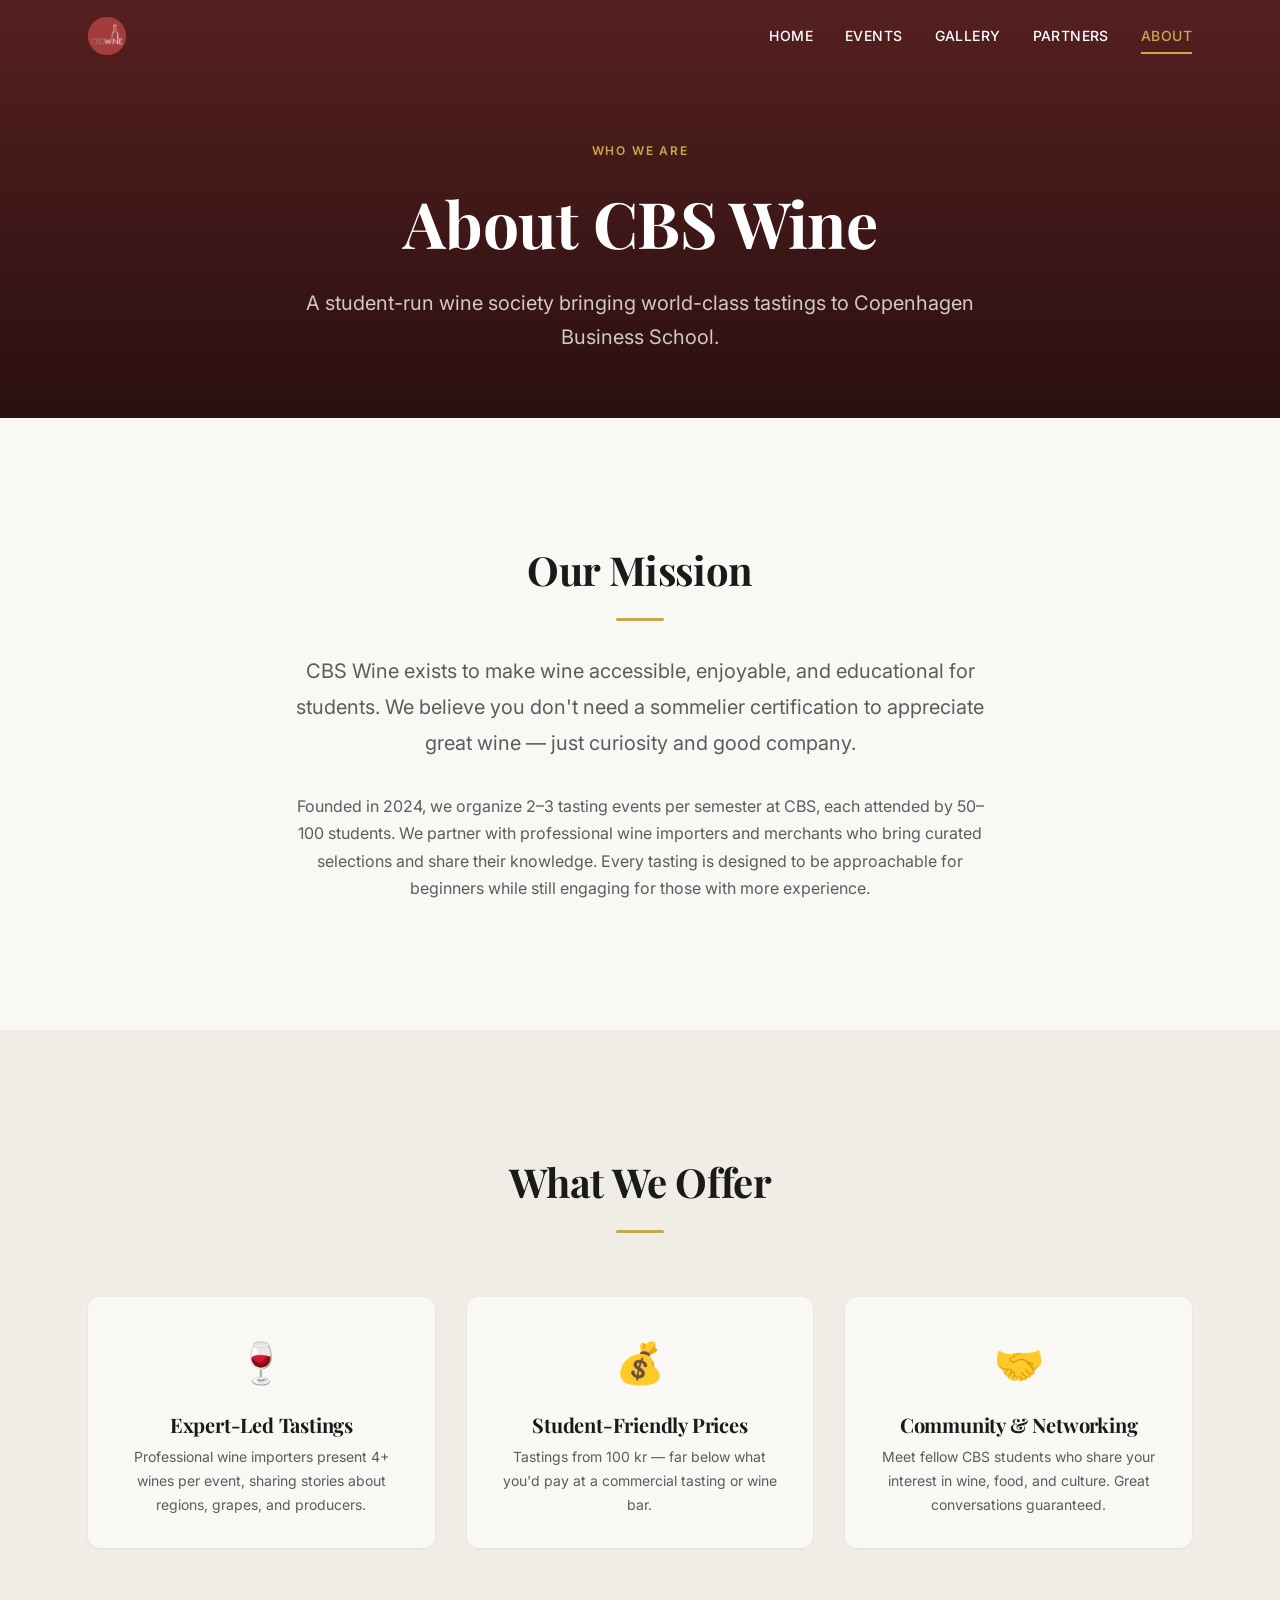
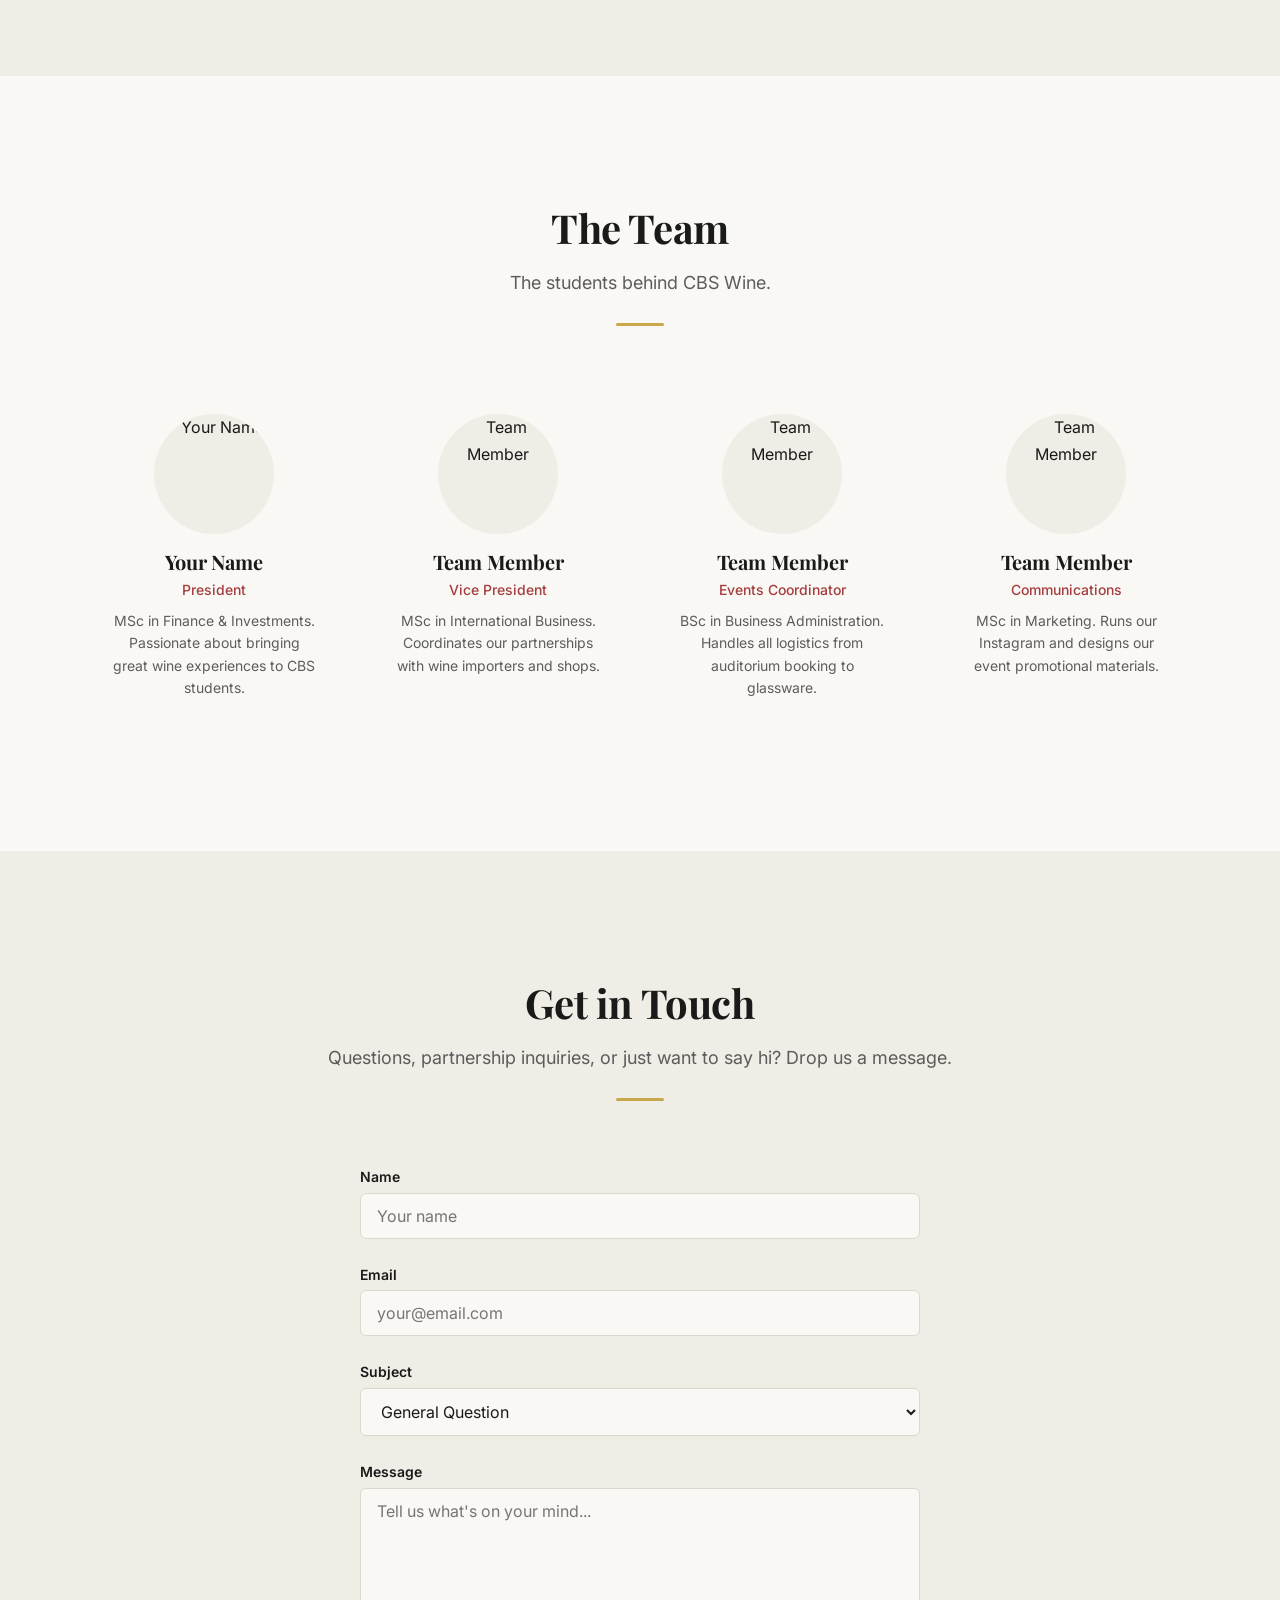
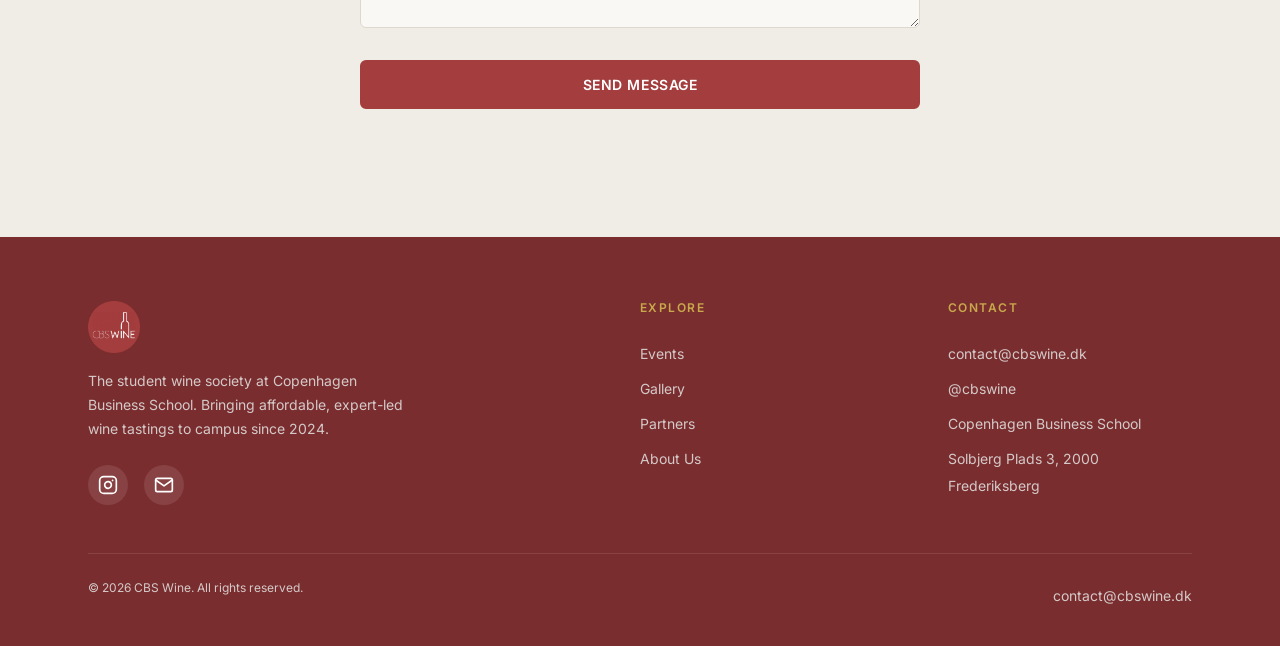
==== about.html @ df29a903 "ny sektion" ====
<!DOCTYPE html>
<html lang="en">
<head>
  <meta charset="UTF-8">
  <meta name="viewport" content="width=device-width, initial-scale=1.0">
  <meta name="description" content="About CBS Wine — learn about our mission, meet the team, and get in touch with Copenhagen Business School's student wine society.">
  <meta property="og:title" content="About — CBS Wine">
  <meta property="og:description" content="Learn about our mission, meet the team, and get in touch.">
  <meta property="og:type" content="website">
  <meta property="og:url" content="https://cbswine.dk/about">
  <meta property="og:image" content="https://cbswine.dk/images/og-image.jpg">
  <link rel="icon" type="image/svg+xml" href="/images/favicon.svg">
  <link rel="preconnect" href="https://fonts.googleapis.com">
  <link rel="preconnect" href="https://fonts.gstatic.com" crossorigin>
  <link href="https://fonts.googleapis.com/css2?family=Inter:wght@400;500;600;700&family=Playfair+Display:ital,wght@0,400;0,700;1,400&display=swap" rel="stylesheet">
  <link rel="stylesheet" href="/css/styles.css">
  <title>About — CBS Wine</title>
</head>
<body>

  <!-- ========== NAVIGATION ========== -->
  <nav class="nav" role="navigation" aria-label="Main navigation">
    <div class="nav__inner">
      <a href="/" class="nav__logo" aria-label="CBS Wine home">
        <img src="/images/logo.png" alt="CBS Wine" class="nav__logo-img">
      </a>
      <div class="nav__links">
        <a href="/" class="nav__link">Home</a>
        <a href="/events.html" class="nav__link">Events</a>
        <a href="/gallery.html" class="nav__link">Gallery</a>
        <a href="/partners.html" class="nav__link">Partners</a>
        <a href="/about.html" class="nav__link nav__link--active">About</a>
      </div>
      <button class="nav__hamburger" aria-label="Toggle menu" aria-expanded="false">
        <span></span><span></span><span></span>
      </button>
    </div>
    <div class="nav__overlay">
      <a href="/" class="nav__overlay-link">Home</a>
      <a href="/events.html" class="nav__overlay-link">Events</a>
      <a href="/gallery.html" class="nav__overlay-link">Gallery</a>
      <a href="/partners.html" class="nav__overlay-link">Partners</a>
      <a href="/about.html" class="nav__overlay-link nav__overlay-link--active">About</a>
    </div>
  </nav>

  <!-- ========== PAGE HERO ========== -->
  <section class="hero hero--page">
    <div class="hero__bg" style="background-image: url('images/hero-about.jpg');"></div>
    <div class="hero__overlay"></div>
    <div class="hero__content">
      <span class="hero__label">Who We Are</span>
      <h1 class="hero__title">About CBS Wine</h1>
      <p class="hero__subtitle">A student-run wine society bringing world-class tastings to Copenhagen Business School.</p>
    </div>
  </section>

  <!-- ========== MISSION ========== -->
  <section class="section">
    <div class="container container--narrow">
      <div data-animate>
        <h2 class="mb-lg text-center">Our Mission</h2>
        <hr class="divider divider--center mb-xl">
        <p class="text-lead text-center" style="margin-bottom: var(--space-xl);">
          CBS Wine exists to make wine accessible, enjoyable, and educational for students. We believe you don't need a sommelier certification to appreciate great wine — just curiosity and good company.
        </p>
        <p class="text-center text-muted">
          Founded in 2024, we organize 2–3 tasting events per semester at CBS, each attended by 50–100 students. We partner with professional wine importers and merchants who bring curated selections and share their knowledge. Every tasting is designed to be approachable for beginners while still engaging for those with more experience.
        </p>
      </div>
    </div>
  </section>

  <!-- ========== WHAT WE OFFER ========== -->
  <section class="section section--surface">
    <div class="container">
      <div class="section-header" data-animate>
        <h2>What We Offer</h2>
      </div>

      <div class="grid grid--3" data-animate-stagger>
        <div class="card">
          <div class="card__body text-center">
            <div style="font-size: var(--text-3xl); margin-bottom: var(--space-md);">🍷</div>
            <h4 class="mb-sm">Expert-Led Tastings</h4>
            <p class="text-sm text-muted">Professional wine importers present 4+ wines per event, sharing stories about regions, grapes, and producers.</p>
          </div>
        </div>
        <div class="card">
          <div class="card__body text-center">
            <div style="font-size: var(--text-3xl); margin-bottom: var(--space-md);">💰</div>
            <h4 class="mb-sm">Student-Friendly Prices</h4>
            <p class="text-sm text-muted">Tastings from 100 kr — far below what you'd pay at a commercial tasting or wine bar.</p>
          </div>
        </div>
        <div class="card">
          <div class="card__body text-center">
            <div style="font-size: var(--text-3xl); margin-bottom: var(--space-md);">🤝</div>
            <h4 class="mb-sm">Community & Networking</h4>
            <p class="text-sm text-muted">Meet fellow CBS students who share your interest in wine, food, and culture. Great conversations guaranteed.</p>
          </div>
        </div>
      </div>
    </div>
  </section>

  <!-- ========== THE TEAM ========== -->
  <section class="section">
    <div class="container">
      <div class="section-header" data-animate>
        <h2>The Team</h2>
        <p>The students behind CBS Wine.</p>
      </div>

      <div class="grid grid--4" id="team-grid">
        <!-- Loaded from team.json via JS -->
        <div class="placeholder" style="grid-column: 1 / -1;">
          <svg class="placeholder__icon" viewBox="0 0 24 24" fill="none" stroke="currentColor" stroke-width="1.5">
            <path d="M17 21v-2a4 4 0 0 0-4-4H5a4 4 0 0 0-4 4v2"/><circle cx="9" cy="7" r="4"/><path d="M23 21v-2a4 4 0 0 0-3-3.87"/><path d="M16 3.13a4 4 0 0 1 0 7.75"/>
          </svg>
          <p class="placeholder__title">Team coming soon</p>
          <p class="placeholder__text">Meet the people behind CBS Wine — details coming soon.</p>
        </div>
      </div>
    </div>
  </section>

  <!-- ========== CONTACT FORM ========== -->
  <section class="section section--surface">
    <div class="container container--narrow">
      <div class="section-header" data-animate>
        <h2>Get in Touch</h2>
        <p>Questions, partnership inquiries, or just want to say hi? Drop us a message.</p>
      </div>

      <div data-animate>
        <form class="form" id="contact-form" name="contact" method="POST" data-netlify="true" netlify-honeypot="bot-field">
          <!-- Netlify honeypot (spam protection) -->
          <p class="visually-hidden">
            <label>Don't fill this out if you're human: <input name="bot-field"></label>
          </p>
          <input type="hidden" name="form-name" value="contact">

          <div class="form__group">
            <label class="form__label" for="name">Name</label>
            <input class="form__input" type="text" id="name" name="name" required placeholder="Your name">
          </div>

          <div class="form__group">
            <label class="form__label" for="email">Email</label>
            <input class="form__input" type="email" id="email" name="email" required placeholder="your@email.com">
          </div>

          <div class="form__group">
            <label class="form__label" for="subject">Subject</label>
            <select class="form__select" id="subject" name="subject">
              <option value="general">General Question</option>
              <option value="partnership">Partnership Inquiry</option>
              <option value="join">Join the Team</option>
              <option value="other">Other</option>
            </select>
          </div>

          <div class="form__group">
            <label class="form__label" for="message">Message</label>
            <textarea class="form__textarea" id="message" name="message" required placeholder="Tell us what's on your mind..."></textarea>
          </div>

          <button type="submit" class="btn btn--primary form__submit">Send Message</button>
        </form>
      </div>
    </div>
  </section>

  <!-- ========== FOOTER ========== -->
  <footer class="footer">
    <div class="container">
      <div class="footer__inner">
        <div class="footer__brand">
          <a href="/" class="footer__logo">
            <img src="/images/logo.png" alt="CBS Wine" class="footer__logo-img">
          </a>
          <p class="footer__description">The student wine society at Copenhagen Business School. Bringing affordable, expert-led wine tastings to campus since 2024.</p>
          <div class="footer__social">
            <a href="https://instagram.com/cbswine" class="footer__social-link" target="_blank" rel="noopener" aria-label="Follow us on Instagram">
              <svg viewBox="0 0 24 24" fill="none" stroke="currentColor" stroke-width="2" stroke-linecap="round" stroke-linejoin="round"><rect x="2" y="2" width="20" height="20" rx="5" ry="5"/><path d="M16 11.37A4 4 0 1 1 12.63 8 4 4 0 0 1 16 11.37z"/><line x1="17.5" y1="6.5" x2="17.51" y2="6.5"/></svg>
            </a>
            <a href="mailto:contact@cbswine.dk" class="footer__social-link" aria-label="Email us">
              <svg viewBox="0 0 24 24" fill="none" stroke="currentColor" stroke-width="2" stroke-linecap="round" stroke-linejoin="round"><path d="M4 4h16c1.1 0 2 .9 2 2v12c0 1.1-.9 2-2 2H4c-1.1 0-2-.9-2-2V6c0-1.1.9-2 2-2z"/><polyline points="22,6 12,13 2,6"/></svg>
            </a>
          </div>
        </div>
        <div>
          <h4 class="footer__heading">Explore</h4>
          <ul class="footer__link-list">
            <li><a href="/events.html" class="footer__link">Events</a></li>
            <li><a href="/gallery.html" class="footer__link">Gallery</a></li>
            <li><a href="/partners.html" class="footer__link">Partners</a></li>
            <li><a href="/about.html" class="footer__link">About Us</a></li>
          </ul>
        </div>
        <div>
          <h4 class="footer__heading">Contact</h4>
          <ul class="footer__link-list">
            <li><a href="mailto:contact@cbswine.dk" class="footer__link">contact@cbswine.dk</a></li>
            <li><a href="https://instagram.com/cbswine" class="footer__link" target="_blank" rel="noopener">@cbswine</a></li>
            <li><span class="footer__link">Copenhagen Business School</span></li>
            <li><span class="footer__link">Solbjerg Plads 3, 2000 Frederiksberg</span></li>
          </ul>
        </div>
      </div>
      <div class="footer__bottom">
        <p class="footer__copyright">&copy; <span id="current-year">2026</span> CBS Wine. All rights reserved.</p>
        <a href="mailto:contact@cbswine.dk" class="footer__email">contact@cbswine.dk</a>
      </div>
    </div>
  </footer>

  <script src="/js/main.js"></script>
</body>
</html>
---- css/styles.css ----
/* ============================================================
   CBS WINE — Design System & Styles
   Copenhagen Business School Wine Society
   
   TABLE OF CONTENTS:
   1. CSS Custom Properties (Design Tokens)
   2. CSS Reset & Base
   3. Typography Scale
   4. Layout & Grid Utilities
   5. Navigation
   6. Hero Sections
   7. Cards & Surfaces
   8. Buttons & Links
   9. Footer
   10. Scroll Animations
   11. Gallery & Lightbox
   12. Partners Section
   13. Forms
   14. Utility Classes
   15. Responsive Breakpoints
   ============================================================ */


/* ============================================================
   1. CSS CUSTOM PROPERTIES (Design Tokens)
   
   All visual decisions are centralized here for easy theming.
   Non-technical maintainers: change colors/sizes here and
   they propagate everywhere automatically.
   ============================================================ */
:root {
  /* --- Brand Colors --- */
  --color-primary: #A43D3E;         /* Wine red — primary CTA, nav, links */
  --color-primary-dark: #7A2D2E;    /* Deep wine — hover states, footer bg */
  --color-primary-light: #C25657;   /* Lighter wine — subtle highlights */
  --color-accent: #C9A84C;          /* Gold — decorative accents, highlights */
  --color-accent-light: #D4BA6A;    /* Light gold — hover on gold elements */

  /* --- Neutral Palette --- */
  --color-bg: #FAF8F5;              /* Warm off-white page background */
  --color-surface: #F0ECE6;         /* Warm grey — cards, alternating sections */
  --color-surface-dark: #E5DFD6;    /* Darker surface for deeper cards */
  --color-text: #1A1A1A;            /* Near-black body text */
  --color-text-muted: #5C5C5C;      /* Secondary/muted text */
  --color-text-light: #8A8A8A;      /* Tertiary text, captions */
  --color-text-on-dark: #FFFFFF;    /* White text on dark backgrounds */
  --color-text-on-dark-muted: #D4C9C9; /* Muted text on dark bg */
  --color-border: #DDD7CE;          /* Subtle warm borders */
  --color-overlay: rgba(26, 26, 26, 0.7); /* Dark overlay for modals/lightbox */

  /* --- Typography --- */
  --font-heading: 'Playfair Display', Georgia, 'Times New Roman', serif;
  --font-body: 'Inter', -apple-system, BlinkMacSystemFont, 'Segoe UI', sans-serif;

  /* Type Scale (modular, base 1rem = 16px)
     Using a 1.25 ratio for pleasant rhythm */
  --text-xs: 0.75rem;     /* 12px — fine print */
  --text-sm: 0.875rem;    /* 14px — captions, metadata */
  --text-base: 1rem;      /* 16px — body text */
  --text-md: 1.125rem;    /* 18px — lead paragraphs */
  --text-lg: 1.25rem;     /* 20px — card titles */
  --text-xl: 1.5rem;      /* 24px — section subtitles */
  --text-2xl: 2rem;       /* 32px — section headings */
  --text-3xl: 2.5rem;     /* 40px — page titles */
  --text-4xl: 3.25rem;    /* 52px — hero headlines */
  --text-5xl: 4rem;       /* 64px — large hero on desktop */

  /* --- Spacing Scale --- */
  --space-xs: 0.25rem;    /* 4px */
  --space-sm: 0.5rem;     /* 8px */
  --space-md: 1rem;       /* 16px */
  --space-lg: 1.5rem;     /* 24px */
  --space-xl: 2rem;       /* 32px */
  --space-2xl: 3rem;      /* 48px */
  --space-3xl: 4rem;      /* 64px */
  --space-4xl: 6rem;      /* 96px */
  --space-5xl: 8rem;      /* 128px */

  /* --- Layout --- */
  --max-width: 1200px;              /* Content max-width */
  --max-width-narrow: 800px;        /* Narrow content (text-heavy) */
  --nav-height: 72px;               /* Fixed nav bar height */
  --nav-height-mobile: 60px;        /* Mobile nav height */
  --border-radius: 6px;             /* Default border radius */
  --border-radius-lg: 12px;         /* Larger radius for cards */
  --border-radius-xl: 20px;         /* Hero images, featured cards */

  /* --- Shadows --- */
  --shadow-sm: 0 1px 3px rgba(0, 0, 0, 0.06);
  --shadow-md: 0 4px 12px rgba(0, 0, 0, 0.08);
  --shadow-lg: 0 8px 30px rgba(0, 0, 0, 0.1);
  --shadow-xl: 0 16px 50px rgba(0, 0, 0, 0.14);
  --shadow-nav: 0 2px 20px rgba(0, 0, 0, 0.08);

  /* --- Transitions --- */
  --transition-fast: 150ms ease;
  --transition-base: 250ms ease;
  --transition-slow: 400ms ease;
  --transition-spring: 500ms cubic-bezier(0.34, 1.56, 0.64, 1);
}


/* ============================================================
   2. CSS RESET & BASE
   ============================================================ */
*,
*::before,
*::after {
  margin: 0;
  padding: 0;
  box-sizing: border-box;
}

html {
  scroll-behavior: smooth;
  -webkit-text-size-adjust: 100%;
  font-size: 16px;
}

body {
  font-family: var(--font-body);
  font-size: var(--text-base);
  line-height: 1.7;
  color: var(--color-text);
  background-color: var(--color-bg);
  -webkit-font-smoothing: antialiased;
  -moz-osx-font-smoothing: grayscale;
  overflow-x: hidden;
  /* Offset for fixed nav */
  padding-top: var(--nav-height-mobile);
}

@media (min-width: 768px) {
  body {
    padding-top: var(--nav-height);
  }
}

img {
  max-width: 100%;
  height: auto;
  display: block;
}

a {
  color: var(--color-primary);
  text-decoration: none;
  transition: color var(--transition-fast);
}

a:hover {
  color: var(--color-primary-dark);
}

ul, ol {
  list-style: none;
}

button {
  cursor: pointer;
  font-family: inherit;
  border: none;
  background: none;
}

::selection {
  background-color: var(--color-primary);
  color: var(--color-text-on-dark);
}


/* ============================================================
   3. TYPOGRAPHY SCALE
   ============================================================ */
h1, h2, h3, h4, h5, h6 {
  font-family: var(--font-heading);
  font-weight: 700;
  line-height: 1.2;
  color: var(--color-text);
  letter-spacing: -0.01em;
}

h1 {
  font-size: var(--text-3xl);
}

h2 {
  font-size: var(--text-2xl);
}

h3 {
  font-size: var(--text-xl);
}

h4 {
  font-size: var(--text-lg);
}

@media (min-width: 768px) {
  h1 { font-size: var(--text-4xl); }
  h2 { font-size: var(--text-3xl); }
  h3 { font-size: var(--text-2xl); }
}

@media (min-width: 1024px) {
  h1 { font-size: var(--text-5xl); }
}

p {
  margin-bottom: var(--space-md);
}

p:last-child {
  margin-bottom: 0;
}

.text-lead {
  font-size: var(--text-md);
  color: var(--color-text-muted);
  line-height: 1.8;
}

@media (min-width: 768px) {
  .text-lead {
    font-size: var(--text-lg);
  }
}

.text-sm {
  font-size: var(--text-sm);
}

.text-xs {
  font-size: var(--text-xs);
}

.text-muted {
  color: var(--color-text-muted);
}

.text-accent {
  color: var(--color-accent);
}

.text-center {
  text-align: center;
}


/* ============================================================
   4. LAYOUT & GRID UTILITIES
   ============================================================ */
.container {
  width: 100%;
  max-width: var(--max-width);
  margin: 0 auto;
  padding: 0 var(--space-lg);
}

@media (min-width: 768px) {
  .container {
    padding: 0 var(--space-2xl);
  }
}

.container--narrow {
  max-width: var(--max-width-narrow);
}

/* Section spacing — generous whitespace */
.section {
  padding: var(--space-3xl) 0;
}

@media (min-width: 768px) {
  .section {
    padding: var(--space-4xl) 0;
  }
}

@media (min-width: 1024px) {
  .section {
    padding: var(--space-5xl) 0;
  }
}

.section--surface {
  background-color: var(--color-surface);
}

.section--dark {
  background-color: var(--color-primary-dark);
  color: var(--color-text-on-dark);
}

.section--dark h2,
.section--dark h3 {
  color: var(--color-text-on-dark);
}

/* Section Header — consistent heading + subtitle pattern */
.section-header {
  text-align: center;
  margin-bottom: var(--space-2xl);
  max-width: 640px;
  margin-left: auto;
  margin-right: auto;
}

@media (min-width: 768px) {
  .section-header {
    margin-bottom: var(--space-3xl);
  }
}

.section-header h2 {
  margin-bottom: var(--space-md);
}

.section-header p {
  color: var(--color-text-muted);
  font-size: var(--text-md);
}

.section--dark .section-header p {
  color: var(--color-text-on-dark-muted);
}

/* Decorative line under section headers */
.section-header::after {
  content: '';
  display: block;
  width: 48px;
  height: 3px;
  background: var(--color-accent);
  margin: var(--space-lg) auto 0;
  border-radius: 2px;
}

/* Responsive grid */
.grid {
  display: grid;
  gap: var(--space-lg);
}

.grid--2 {
  grid-template-columns: 1fr;
}

.grid--3 {
  grid-template-columns: 1fr;
}

.grid--4 {
  grid-template-columns: 1fr 1fr;
}

@media (min-width: 768px) {
  .grid--2 {
    grid-template-columns: 1fr 1fr;
  }
  .grid--3 {
    grid-template-columns: 1fr 1fr 1fr;
  }
  .grid--4 {
    grid-template-columns: 1fr 1fr 1fr 1fr;
  }
  .grid {
    gap: var(--space-xl);
  }
}

@media (min-width: 480px) and (max-width: 767px) {
  .grid--3 {
    grid-template-columns: 1fr 1fr;
  }
}

/* Flex utilities */
.flex {
  display: flex;
}

.flex--center {
  align-items: center;
  justify-content: center;
}

.flex--between {
  align-items: center;
  justify-content: space-between;
}

.flex--column {
  flex-direction: column;
}

.flex--gap-sm { gap: var(--space-sm); }
.flex--gap-md { gap: var(--space-md); }
.flex--gap-lg { gap: var(--space-lg); }


/* ============================================================
   5. NAVIGATION
   
   - Fixed to top of viewport
   - Transparent when at top (hero pages), solid on scroll
   - Hamburger menu on mobile (<768px)
   ============================================================ */
.nav {
  position: fixed;
  top: 0;
  left: 0;
  right: 0;
  z-index: 1000;
  height: var(--nav-height-mobile);
  display: flex;
  align-items: center;
  transition: background-color var(--transition-base),
              box-shadow var(--transition-base);
  /* Start transparent on hero pages — JS adds .nav--scrolled */
  background-color: transparent;
}

@media (min-width: 768px) {
  .nav {
    height: var(--nav-height);
  }
}

/* When scrolled OR on non-hero pages */
.nav--scrolled,
.nav--solid {
  background-color: var(--color-bg);
  box-shadow: var(--shadow-nav);
}

.nav__inner {
  display: flex;
  align-items: center;
  justify-content: space-between;
  width: 100%;
  max-width: var(--max-width);
  margin: 0 auto;
  padding: 0 var(--space-lg);
}

@media (min-width: 768px) {
  .nav__inner {
    padding: 0 var(--space-2xl);
  }
}

/* Logo area */
.nav__logo {
  display: flex;
  align-items: center;
  gap: var(--space-sm);
  text-decoration: none;
  z-index: 1001;
}

.nav__logo-img {
  height: 38px;
  width: auto;
  display: block;
}

.nav__logo-icon {
  width: 36px;
  height: 36px;
  flex-shrink: 0;
}

.nav__logo-text {
  font-family: var(--font-heading);
  font-size: var(--text-lg);
  font-weight: 700;
  color: var(--color-primary);
  transition: color var(--transition-fast);
  letter-spacing: 0.02em;
}

/* On transparent nav over hero, logo is white */
.nav:not(.nav--scrolled):not(.nav--solid) .nav__logo-text {
  color: var(--color-text-on-dark);
}

.nav:not(.nav--scrolled):not(.nav--solid) .nav__logo-icon path {
  fill: var(--color-text-on-dark);
}

/* Desktop nav links */
.nav__links {
  display: none;
  align-items: center;
  gap: var(--space-xl);
}

@media (min-width: 768px) {
  .nav__links {
    display: flex;
  }
}

.nav__link {
  font-size: var(--text-sm);
  font-weight: 500;
  color: var(--color-text);
  text-decoration: none;
  position: relative;
  padding: var(--space-xs) 0;
  letter-spacing: 0.03em;
  text-transform: uppercase;
  transition: color var(--transition-fast);
}

.nav__link::after {
  content: '';
  position: absolute;
  bottom: -2px;
  left: 0;
  width: 0;
  height: 2px;
  background-color: var(--color-accent);
  transition: width var(--transition-base);
}

.nav__link:hover::after,
.nav__link--active::after {
  width: 100%;
}

.nav__link:hover {
  color: var(--color-primary);
}

.nav__link--active {
  color: var(--color-primary);
}

/* On transparent nav, links are white */
.nav:not(.nav--scrolled):not(.nav--solid) .nav__link {
  color: var(--color-text-on-dark);
}

.nav:not(.nav--scrolled):not(.nav--solid) .nav__link:hover,
.nav:not(.nav--scrolled):not(.nav--solid) .nav__link--active {
  color: var(--color-accent);
}

/* Hamburger button — mobile only */
.nav__hamburger {
  display: flex;
  flex-direction: column;
  justify-content: center;
  gap: 5px;
  width: 28px;
  height: 28px;
  z-index: 1001;
  padding: 0;
}

@media (min-width: 768px) {
  .nav__hamburger {
    display: none;
  }
}

.nav__hamburger span {
  display: block;
  width: 100%;
  height: 2px;
  background-color: var(--color-text);
  border-radius: 2px;
  transition: transform var(--transition-base),
              opacity var(--transition-fast);
  transform-origin: center;
}

/* On transparent nav, hamburger is white */
.nav:not(.nav--scrolled):not(.nav--solid) .nav__hamburger span {
  background-color: var(--color-text-on-dark);
}

/* Hamburger → X animation */
.nav__hamburger--open span:nth-child(1) {
  transform: translateY(7px) rotate(45deg);
}

.nav__hamburger--open span:nth-child(2) {
  opacity: 0;
}

.nav__hamburger--open span:nth-child(3) {
  transform: translateY(-7px) rotate(-45deg);
}

/* Force dark hamburger when menu is open (over white overlay) */
.nav__hamburger--open span {
  background-color: var(--color-text) !important;
}

/* Mobile overlay menu */
.nav__overlay {
  position: fixed;
  top: 0;
  left: 0;
  right: 0;
  bottom: 0;
  background-color: var(--color-bg);
  z-index: 999;
  display: flex;
  flex-direction: column;
  align-items: center;
  justify-content: center;
  gap: var(--space-xl);
  opacity: 0;
  pointer-events: none;
  transition: opacity var(--transition-base);
}

.nav__overlay--open {
  opacity: 1;
  pointer-events: all;
}

.nav__overlay-link {
  font-family: var(--font-heading);
  font-size: var(--text-2xl);
  font-weight: 700;
  color: var(--color-text);
  text-decoration: none;
  transition: color var(--transition-fast);
  opacity: 0;
  transform: translateY(20px);
}

.nav__overlay--open .nav__overlay-link {
  opacity: 1;
  transform: translateY(0);
  transition: opacity var(--transition-slow),
              transform var(--transition-slow),
              color var(--transition-fast);
}

/* Stagger the link animations */
.nav__overlay--open .nav__overlay-link:nth-child(1) { transition-delay: 80ms; }
.nav__overlay--open .nav__overlay-link:nth-child(2) { transition-delay: 140ms; }
.nav__overlay--open .nav__overlay-link:nth-child(3) { transition-delay: 200ms; }
.nav__overlay--open .nav__overlay-link:nth-child(4) { transition-delay: 260ms; }
.nav__overlay--open .nav__overlay-link:nth-child(5) { transition-delay: 320ms; }

.nav__overlay-link:hover {
  color: var(--color-primary);
}

.nav__overlay-link--active {
  color: var(--color-primary);
}


/* ============================================================
   6. HERO SECTIONS
   ============================================================ */
.hero {
  position: relative;
  display: flex;
  align-items: center;
  justify-content: center;
  min-height: 70vh;
  padding: var(--space-4xl) 0;
  background-color: var(--color-primary-dark);
  overflow: hidden;
  /* Negative margin to overlap under transparent nav */
  margin-top: calc(-1 * var(--nav-height-mobile));
  padding-top: calc(var(--nav-height-mobile) + var(--space-4xl));
}

@media (min-width: 768px) {
  .hero {
    min-height: 85vh;
    margin-top: calc(-1 * var(--nav-height));
    padding-top: calc(var(--nav-height) + var(--space-4xl));
  }
}

.hero__bg {
  position: absolute;
  inset: 0;
  background-size: cover;
  background-position: center;
  background-repeat: no-repeat;
  opacity: 1;
}

.hero__overlay {
  position: absolute;
  inset: 0;
  background: linear-gradient(
    to bottom,
    rgba(0, 0, 0, 0.3) 0%,
    rgba(0, 0, 0, 0.65) 100%
  );
}

.hero__content {
  position: relative;
  z-index: 1;
  text-align: center;
  max-width: 720px;
  padding: 0 var(--space-lg);
}

.hero__label {
  display: inline-block;
  font-size: var(--text-xs);
  font-weight: 600;
  letter-spacing: 0.15em;
  text-transform: uppercase;
  color: var(--color-accent);
  margin-bottom: var(--space-lg);
}

.hero__title {
  color: var(--color-text-on-dark);
  margin-bottom: var(--space-lg);
  font-size: var(--text-3xl);
}

@media (min-width: 768px) {
  .hero__title {
    font-size: var(--text-4xl);
  }
}

@media (min-width: 1024px) {
  .hero__title {
    font-size: var(--text-5xl);
  }
}

.hero__subtitle {
  color: var(--color-text-on-dark-muted);
  font-size: var(--text-md);
  line-height: 1.7;
  margin-bottom: var(--space-xl);
}

@media (min-width: 768px) {
  .hero__subtitle {
    font-size: var(--text-lg);
  }
}

.hero__actions {
  display: flex;
  flex-direction: column;
  align-items: center;
  gap: var(--space-md);
}

@media (min-width: 480px) {
  .hero__actions {
    flex-direction: row;
    justify-content: center;
  }
}

/* Page hero — shorter, for inner pages */
.hero--page {
  min-height: 40vh;
  padding: var(--space-3xl) 0;
}

@media (min-width: 768px) {
  .hero--page {
    min-height: 45vh;
    padding-top: calc(var(--nav-height) + var(--space-3xl));
  }
}


/* ============================================================
   7. CARDS & SURFACES
   ============================================================ */
.card {
  background-color: var(--color-bg);
  border-radius: var(--border-radius-lg);
  overflow: hidden;
  transition: transform var(--transition-base),
              box-shadow var(--transition-base);
  box-shadow: var(--shadow-sm);
}

.card:hover {
  transform: translateY(-4px);
  box-shadow: var(--shadow-lg);
}

.card__image {
  width: 100%;
  aspect-ratio: 16 / 10;
  object-fit: cover;
  background-color: var(--color-surface);
}

.card__body {
  padding: var(--space-lg);
}

@media (min-width: 768px) {
  .card__body {
    padding: var(--space-xl);
  }
}

.card__tag {
  display: inline-block;
  font-size: var(--text-xs);
  font-weight: 600;
  text-transform: uppercase;
  letter-spacing: 0.08em;
  color: var(--color-primary);
  background-color: rgba(164, 61, 62, 0.08);
  padding: var(--space-xs) var(--space-sm);
  border-radius: var(--border-radius);
  margin-bottom: var(--space-sm);
}

.card__title {
  font-size: var(--text-lg);
  margin-bottom: var(--space-sm);
}

.card__meta {
  font-size: var(--text-sm);
  color: var(--color-text-muted);
  margin-bottom: var(--space-sm);
}

.card__description {
  font-size: var(--text-sm);
  color: var(--color-text-muted);
  line-height: 1.6;
}

/* Skeleton/placeholder state for loading */
.skeleton {
  background: linear-gradient(
    90deg,
    var(--color-surface) 25%,
    var(--color-surface-dark) 50%,
    var(--color-surface) 75%
  );
  background-size: 200% 100%;
  animation: skeleton-pulse 1.5s ease-in-out infinite;
  border-radius: var(--border-radius);
}

@keyframes skeleton-pulse {
  0% { background-position: 200% 0; }
  100% { background-position: -200% 0; }
}

.skeleton--text {
  height: 1em;
  margin-bottom: var(--space-sm);
  width: 80%;
}

.skeleton--text-short {
  height: 1em;
  width: 50%;
}

.skeleton--image {
  width: 100%;
  aspect-ratio: 16 / 10;
}

.skeleton--circle {
  border-radius: 50%;
}

/* Placeholder content state */
.placeholder {
  display: flex;
  flex-direction: column;
  align-items: center;
  justify-content: center;
  padding: var(--space-3xl) var(--space-lg);
  text-align: center;
  color: var(--color-text-muted);
}

.placeholder__icon {
  width: 64px;
  height: 64px;
  margin-bottom: var(--space-lg);
  opacity: 0.4;
}

.placeholder__title {
  font-family: var(--font-heading);
  font-size: var(--text-xl);
  color: var(--color-text);
  margin-bottom: var(--space-sm);
}

.placeholder__text {
  font-size: var(--text-sm);
  max-width: 400px;
}


/* ============================================================
   8. BUTTONS & LINKS
   ============================================================ */
.btn {
  display: inline-flex;
  align-items: center;
  justify-content: center;
  gap: var(--space-sm);
  font-family: var(--font-body);
  font-size: var(--text-sm);
  font-weight: 600;
  letter-spacing: 0.04em;
  text-transform: uppercase;
  padding: 14px 32px;
  border-radius: var(--border-radius);
  transition: all var(--transition-base);
  text-decoration: none;
  white-space: nowrap;
  cursor: pointer;
}

.btn--primary {
  background-color: var(--color-primary);
  color: var(--color-text-on-dark);
  border: 2px solid var(--color-primary);
}

.btn--primary:hover {
  background-color: var(--color-primary-dark);
  border-color: var(--color-primary-dark);
  color: var(--color-text-on-dark);
  transform: translateY(-1px);
  box-shadow: var(--shadow-md);
}

.btn--outline {
  background-color: transparent;
  color: var(--color-text-on-dark);
  border: 2px solid rgba(255, 255, 255, 0.4);
}

.btn--outline:hover {
  background-color: rgba(255, 255, 255, 0.1);
  border-color: rgba(255, 255, 255, 0.7);
  color: var(--color-text-on-dark);
}

.btn--outline-dark {
  background-color: transparent;
  color: var(--color-primary);
  border: 2px solid var(--color-primary);
}

.btn--outline-dark:hover {
  background-color: var(--color-primary);
  color: var(--color-text-on-dark);
}

.btn--gold {
  background-color: var(--color-accent);
  color: var(--color-text);
  border: 2px solid var(--color-accent);
}

.btn--gold:hover {
  background-color: var(--color-accent-light);
  border-color: var(--color-accent-light);
}

/* Arrow link — for inline "Read more →" style links */
.link-arrow {
  display: inline-flex;
  align-items: center;
  gap: var(--space-xs);
  font-size: var(--text-sm);
  font-weight: 600;
  color: var(--color-primary);
  text-decoration: none;
  transition: gap var(--transition-base);
}

.link-arrow:hover {
  gap: var(--space-sm);
  color: var(--color-primary-dark);
}

.link-arrow::after {
  content: '→';
}


/* ============================================================
   9. FOOTER
   ============================================================ */
.footer {
  background-color: var(--color-primary-dark);
  color: var(--color-text-on-dark);
  padding: var(--space-3xl) 0 var(--space-xl);
}

.footer__inner {
  display: grid;
  grid-template-columns: 1fr;
  gap: var(--space-2xl);
}

@media (min-width: 768px) {
  .footer__inner {
    grid-template-columns: 2fr 1fr 1fr;
    gap: var(--space-3xl);
  }
}

.footer__brand {
  max-width: 320px;
}

.footer__logo {
  display: flex;
  align-items: center;
  gap: var(--space-sm);
  text-decoration: none;
  margin-bottom: var(--space-md);
}

.footer__logo-img {
  height: 52px;
  width: auto;
  display: block;
}

.footer__logo-icon {
  width: 32px;
  height: 32px;
}

.footer__logo-icon path {
  fill: var(--color-text-on-dark);
}

.footer__logo-text {
  font-family: var(--font-heading);
  font-size: var(--text-lg);
  font-weight: 700;
  color: var(--color-text-on-dark);
}

.footer__description {
  font-size: var(--text-sm);
  color: var(--color-text-on-dark-muted);
  line-height: 1.7;
  margin-bottom: var(--space-lg);
}

.footer__social {
  display: flex;
  gap: var(--space-md);
}

.footer__social-link {
  display: flex;
  align-items: center;
  justify-content: center;
  width: 40px;
  height: 40px;
  border-radius: 50%;
  background-color: rgba(255, 255, 255, 0.1);
  color: var(--color-text-on-dark);
  transition: background-color var(--transition-fast),
              transform var(--transition-fast);
}

.footer__social-link:hover {
  background-color: var(--color-accent);
  color: var(--color-text);
  transform: scale(1.1);
}

.footer__social-link svg {
  width: 20px;
  height: 20px;
}

.footer__heading {
  font-family: var(--font-body);
  font-size: var(--text-xs);
  font-weight: 600;
  text-transform: uppercase;
  letter-spacing: 0.12em;
  color: var(--color-accent);
  margin-bottom: var(--space-lg);
}

.footer__link-list {
  display: flex;
  flex-direction: column;
  gap: var(--space-sm);
}

.footer__link {
  font-size: var(--text-sm);
  color: var(--color-text-on-dark-muted);
  text-decoration: none;
  transition: color var(--transition-fast);
}

.footer__link:hover {
  color: var(--color-text-on-dark);
}

.footer__bottom {
  margin-top: var(--space-2xl);
  padding-top: var(--space-lg);
  border-top: 1px solid rgba(255, 255, 255, 0.1);
  display: flex;
  flex-direction: column;
  align-items: center;
  gap: var(--space-sm);
  text-align: center;
}

@media (min-width: 768px) {
  .footer__bottom {
    flex-direction: row;
    justify-content: space-between;
  }
}

.footer__copyright {
  font-size: var(--text-xs);
  color: var(--color-text-on-dark-muted);
}

.footer__email {
  font-size: var(--text-sm);
  color: var(--color-text-on-dark-muted);
  text-decoration: none;
  transition: color var(--transition-fast);
}

.footer__email:hover {
  color: var(--color-accent);
}


/* ============================================================
   10. SCROLL ANIMATIONS (fade-in on scroll)
   
   Elements with [data-animate] start invisible and fade in
   when they enter the viewport. JS uses IntersectionObserver.
   ============================================================ */
[data-animate] {
  opacity: 0;
  transform: translateY(24px);
  transition: opacity 0.6s ease, transform 0.6s ease;
}

[data-animate].is-visible {
  opacity: 1;
  transform: translateY(0);
}

/* Stagger children animations */
[data-animate-stagger] > * {
  opacity: 0;
  transform: translateY(20px);
  transition: opacity 0.5s ease, transform 0.5s ease;
}

[data-animate-stagger].is-visible > *:nth-child(1) { transition-delay: 0ms; opacity: 1; transform: translateY(0); }
[data-animate-stagger].is-visible > *:nth-child(2) { transition-delay: 80ms; opacity: 1; transform: translateY(0); }
[data-animate-stagger].is-visible > *:nth-child(3) { transition-delay: 160ms; opacity: 1; transform: translateY(0); }
[data-animate-stagger].is-visible > *:nth-child(4) { transition-delay: 240ms; opacity: 1; transform: translateY(0); }
[data-animate-stagger].is-visible > *:nth-child(5) { transition-delay: 320ms; opacity: 1; transform: translateY(0); }
[data-animate-stagger].is-visible > *:nth-child(6) { transition-delay: 400ms; opacity: 1; transform: translateY(0); }
[data-animate-stagger].is-visible > *:nth-child(7) { transition-delay: 480ms; opacity: 1; transform: translateY(0); }
[data-animate-stagger].is-visible > *:nth-child(8) { transition-delay: 560ms; opacity: 1; transform: translateY(0); }


/* ============================================================
   11. GALLERY & LIGHTBOX
   ============================================================ */
.gallery-grid {
  display: grid;
  grid-template-columns: 1fr 1fr;
  gap: var(--space-sm);
}

@media (min-width: 480px) {
  .gallery-grid {
    gap: var(--space-md);
  }
}

@media (min-width: 768px) {
  .gallery-grid {
    grid-template-columns: repeat(3, 1fr);
    gap: var(--space-md);
  }
}

@media (min-width: 1024px) {
  .gallery-grid {
    grid-template-columns: repeat(4, 1fr);
  }
}

.gallery-item {
  position: relative;
  border-radius: var(--border-radius);
  overflow: hidden;
  cursor: pointer;
  aspect-ratio: 1;
}

.gallery-item img {
  width: 100%;
  height: 100%;
  object-fit: cover;
  transition: transform var(--transition-slow);
}

.gallery-item:hover img {
  transform: scale(1.05);
}

.gallery-item__overlay {
  position: absolute;
  inset: 0;
  background: linear-gradient(to top, rgba(0,0,0,0.5) 0%, transparent 50%);
  opacity: 0;
  transition: opacity var(--transition-base);
  display: flex;
  align-items: flex-end;
  padding: var(--space-md);
}

.gallery-item:hover .gallery-item__overlay {
  opacity: 1;
}

.gallery-item__caption {
  color: var(--color-text-on-dark);
  font-size: var(--text-sm);
  font-weight: 500;
}

/* Lightbox */
.lightbox {
  position: fixed;
  inset: 0;
  z-index: 2000;
  background-color: var(--color-overlay);
  display: flex;
  align-items: center;
  justify-content: center;
  opacity: 0;
  pointer-events: none;
  transition: opacity var(--transition-base);
  padding: var(--space-lg);
}

.lightbox--open {
  opacity: 1;
  pointer-events: all;
}

.lightbox__image {
  max-width: 90vw;
  max-height: 85vh;
  object-fit: contain;
  border-radius: var(--border-radius);
  box-shadow: var(--shadow-xl);
}

.lightbox__close {
  position: absolute;
  top: var(--space-lg);
  right: var(--space-lg);
  width: 44px;
  height: 44px;
  display: flex;
  align-items: center;
  justify-content: center;
  background: rgba(255, 255, 255, 0.15);
  border-radius: 50%;
  color: white;
  font-size: var(--text-xl);
  cursor: pointer;
  transition: background var(--transition-fast);
  border: none;
}

.lightbox__close:hover {
  background: rgba(255, 255, 255, 0.3);
}

.lightbox__nav {
  position: absolute;
  top: 50%;
  transform: translateY(-50%);
  width: 48px;
  height: 48px;
  display: flex;
  align-items: center;
  justify-content: center;
  background: rgba(255, 255, 255, 0.15);
  border-radius: 50%;
  color: white;
  font-size: var(--text-xl);
  cursor: pointer;
  transition: background var(--transition-fast);
  border: none;
}

.lightbox__nav:hover {
  background: rgba(255, 255, 255, 0.3);
}

.lightbox__nav--prev {
  left: var(--space-lg);
}

.lightbox__nav--next {
  right: var(--space-lg);
}

.lightbox__caption {
  position: absolute;
  bottom: var(--space-xl);
  left: 50%;
  transform: translateX(-50%);
  color: var(--color-text-on-dark);
  font-size: var(--text-sm);
  text-align: center;
  max-width: 500px;
  padding: var(--space-sm) var(--space-lg);
  background: rgba(0, 0, 0, 0.4);
  border-radius: var(--border-radius);
}


/* ============================================================
   12. PARTNERS SECTION
   ============================================================ */
.partner-logo-grid {
  display: grid;
  grid-template-columns: repeat(2, 1fr);
  gap: var(--space-xl);
  align-items: center;
}

@media (min-width: 480px) {
  .partner-logo-grid {
    grid-template-columns: repeat(3, 1fr);
  }
}

@media (min-width: 768px) {
  .partner-logo-grid {
    grid-template-columns: repeat(4, 1fr);
    gap: var(--space-2xl);
  }
}

.partner-logo {
  display: flex;
  align-items: center;
  justify-content: center;
  padding: var(--space-lg);
  transition: filter var(--transition-base), transform var(--transition-base);
  /* Grayscale by default, color on hover */
  filter: grayscale(100%) opacity(0.6);
}

.partner-logo:hover {
  filter: grayscale(0%) opacity(1);
  transform: scale(1.05);
}

.partner-logo img {
  max-height: 60px;
  width: auto;
  max-width: 100%;
}

/* Partner detail card */
.partner-card {
  background-color: var(--color-bg);
  border-radius: var(--border-radius-lg);
  padding: var(--space-xl);
  display: flex;
  flex-direction: column;
  align-items: center;
  text-align: center;
  box-shadow: var(--shadow-sm);
  transition: box-shadow var(--transition-base),
              transform var(--transition-base);
}

.partner-card:hover {
  box-shadow: var(--shadow-md);
  transform: translateY(-2px);
}

.partner-card__logo {
  height: 56px;
  width: auto;
  margin-bottom: var(--space-lg);
  filter: grayscale(100%);
  transition: filter var(--transition-base);
}

.partner-card:hover .partner-card__logo {
  filter: grayscale(0%);
}

.partner-card__name {
  font-family: var(--font-heading);
  font-size: var(--text-lg);
  margin-bottom: var(--space-xs);
}

.partner-card__type {
  font-size: var(--text-xs);
  text-transform: uppercase;
  letter-spacing: 0.08em;
  color: var(--color-primary);
  font-weight: 600;
  margin-bottom: var(--space-md);
}

.partner-card__description {
  font-size: var(--text-sm);
  color: var(--color-text-muted);
  line-height: 1.6;
}


/* ============================================================
   13. FORMS (Contact / Partner inquiry)
   ============================================================ */
.form {
  max-width: 560px;
  margin: 0 auto;
}

.form__group {
  margin-bottom: var(--space-lg);
}

.form__label {
  display: block;
  font-size: var(--text-sm);
  font-weight: 600;
  margin-bottom: var(--space-xs);
  color: var(--color-text);
}

.form__input,
.form__textarea,
.form__select {
  width: 100%;
  padding: 12px 16px;
  font-family: var(--font-body);
  font-size: var(--text-base);
  color: var(--color-text);
  background-color: var(--color-bg);
  border: 1px solid var(--color-border);
  border-radius: var(--border-radius);
  transition: border-color var(--transition-fast),
              box-shadow var(--transition-fast);
}

.form__input:focus,
.form__textarea:focus,
.form__select:focus {
  outline: none;
  border-color: var(--color-primary);
  box-shadow: 0 0 0 3px rgba(164, 61, 62, 0.12);
}

.form__textarea {
  min-height: 140px;
  resize: vertical;
}

.form__submit {
  width: 100%;
}

.form__success {
  text-align: center;
  padding: var(--space-xl);
  color: var(--color-primary);
  font-weight: 600;
}


/* ============================================================
   14. UTILITY CLASSES
   ============================================================ */
.visually-hidden {
  position: absolute;
  width: 1px;
  height: 1px;
  padding: 0;
  margin: -1px;
  overflow: hidden;
  clip: rect(0, 0, 0, 0);
  white-space: nowrap;
  border: 0;
}

.mb-0 { margin-bottom: 0; }
.mb-sm { margin-bottom: var(--space-sm); }
.mb-md { margin-bottom: var(--space-md); }
.mb-lg { margin-bottom: var(--space-lg); }
.mb-xl { margin-bottom: var(--space-xl); }
.mb-2xl { margin-bottom: var(--space-2xl); }

.mt-lg { margin-top: var(--space-lg); }
.mt-xl { margin-top: var(--space-xl); }

/* Gold decorative divider */
.divider {
  width: 48px;
  height: 3px;
  background-color: var(--color-accent);
  border-radius: 2px;
  border: none;
}

.divider--center {
  margin-left: auto;
  margin-right: auto;
}

/* ============================================================
   WORK WITH US — collaboration benefits & audience cards
   ============================================================ */

.collab-benefit {
  display: flex;
  flex-direction: column;
  gap: var(--space-sm);
  padding: var(--space-xl);
  background-color: var(--color-surface);
  border-radius: var(--border-radius-lg);
}

.collab-benefit__icon {
  width: 44px;
  height: 44px;
  display: flex;
  align-items: center;
  justify-content: center;
  background-color: rgba(164, 61, 62, 0.1);
  border-radius: var(--border-radius-md);
  color: var(--color-primary);
  flex-shrink: 0;
  margin-bottom: var(--space-xs);
}

.collab-benefit__icon svg {
  width: 22px;
  height: 22px;
}

.collab-benefit h4 {
  margin: 0;
}

.collab-audience {
  padding: var(--space-xl);
  border: 1px solid var(--color-accent-light);
  border-top: 3px solid var(--color-primary);
  border-radius: var(--border-radius-lg);
}

.collab-audience h4 {
  color: var(--color-primary);
  margin-bottom: var(--space-sm);
}

.collab-audience p {
  color: var(--color-text-muted);
}

/* Stats row (used on home page) */
.stats {
  display: grid;
  grid-template-columns: repeat(2, 1fr);
  gap: var(--space-lg);
  text-align: center;
}

@media (min-width: 768px) {
  .stats {
    grid-template-columns: repeat(4, 1fr);
  }
}

.stat__number {
  font-family: var(--font-heading);
  font-size: var(--text-3xl);
  font-weight: 700;
  color: var(--color-primary);
  display: block;
  line-height: 1;
  margin-bottom: var(--space-xs);
}

.section--dark .stat__number {
  color: var(--color-accent);
}

.stat__label {
  font-size: var(--text-sm);
  color: var(--color-text-muted);
}

.section--dark .stat__label {
  color: var(--color-text-on-dark-muted);
}

/* Team member cards */
.team-card {
  text-align: center;
  padding: var(--space-lg);
}

.team-card__photo {
  width: 120px;
  height: 120px;
  border-radius: 50%;
  object-fit: cover;
  margin: 0 auto var(--space-md);
  background-color: var(--color-surface);
}

.team-card__name {
  font-family: var(--font-heading);
  font-size: var(--text-lg);
  margin-bottom: var(--space-xs);
}

.team-card__role {
  font-size: var(--text-sm);
  color: var(--color-primary);
  font-weight: 500;
  margin-bottom: var(--space-sm);
}

.team-card__bio {
  font-size: var(--text-sm);
  color: var(--color-text-muted);
  line-height: 1.6;
}

/* Event status badges */
.badge {
  display: inline-block;
  font-size: var(--text-xs);
  font-weight: 700;
  text-transform: uppercase;
  letter-spacing: 0.06em;
  padding: 4px 10px;
  border-radius: 100px;
}

.badge--upcoming {
  background-color: rgba(164, 61, 62, 0.1);
  color: var(--color-primary);
}

.badge--past {
  background-color: var(--color-surface);
  color: var(--color-text-muted);
}

.badge--soldout {
  background-color: var(--color-surface-dark);
  color: var(--color-text-muted);
}


/* ============================================================
   15. RESPONSIVE BREAKPOINTS
   
   Breakpoints:
   - Mobile:  < 480px  (default, mobile-first)
   - Phablet: >= 480px
   - Tablet:  >= 768px
   - Desktop: >= 1024px
   
   Most responsive adjustments are co-located with their
   component above. Below are any remaining global tweaks.
   ============================================================ */

/* Fine-tune spacing on very small screens */
@media (max-width: 479px) {
  :root {
    --text-3xl: 2rem;
    --text-4xl: 2.5rem;
    --text-5xl: 3rem;
  }

  .hero {
    min-height: 60vh;
  }

  .btn {
    padding: 12px 24px;
    font-size: var(--text-xs);
  }
}

/* Ensure touch targets are large enough on mobile */
@media (max-width: 767px) {
  .nav__link,
  .footer__link {
    min-height: 44px;
    display: flex;
    align-items: center;
  }
}
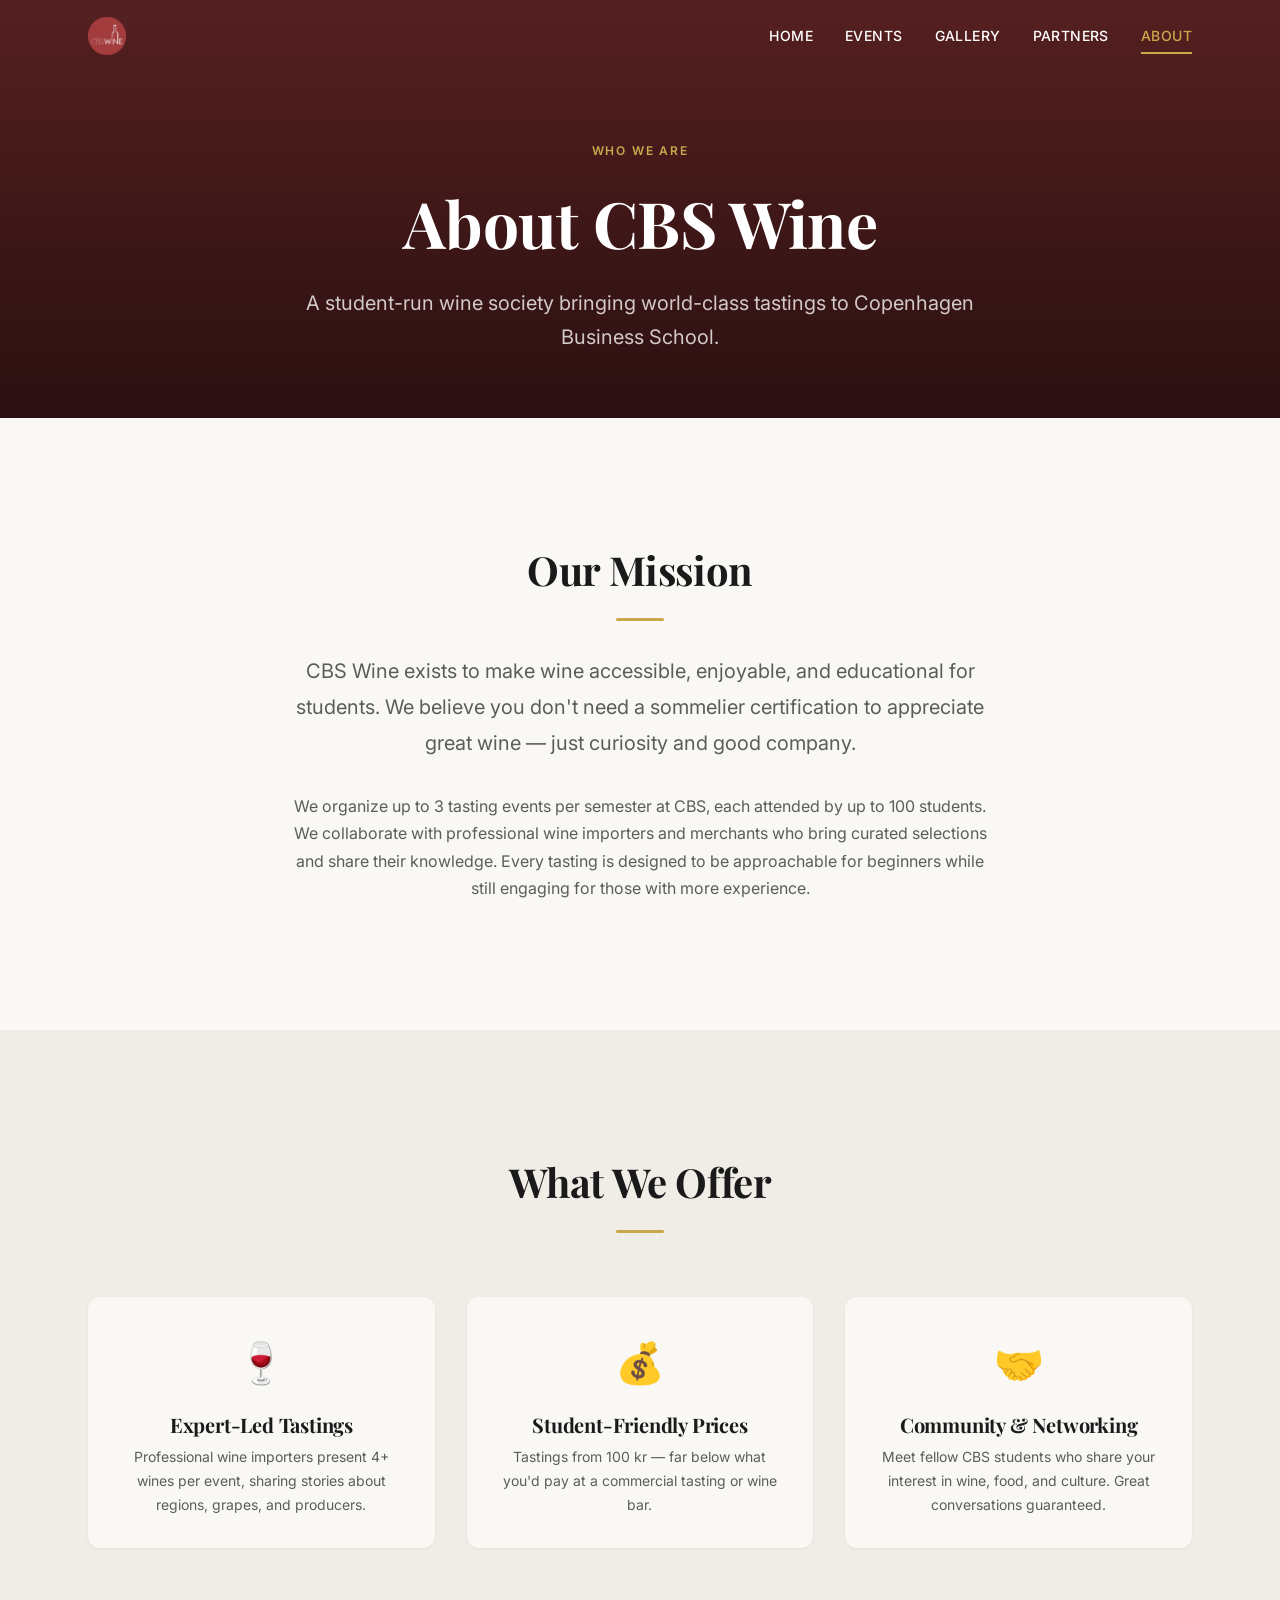
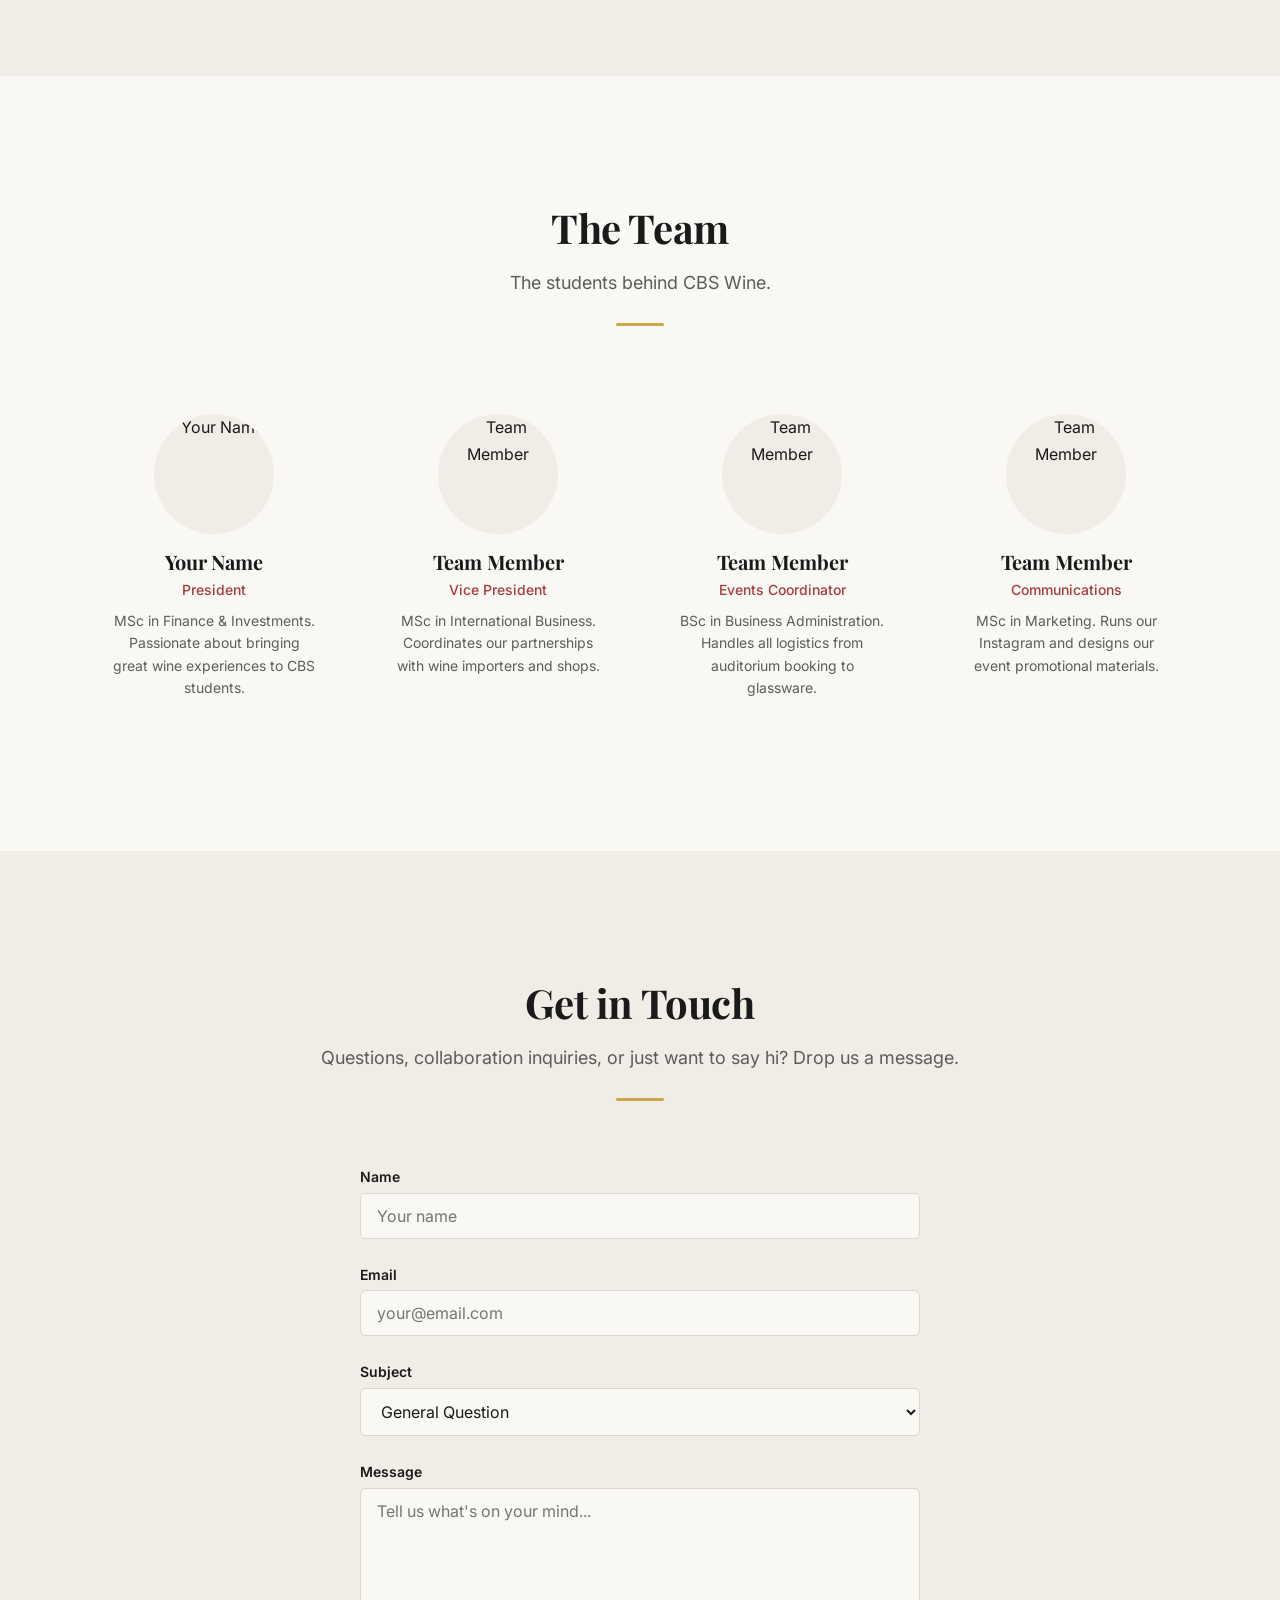
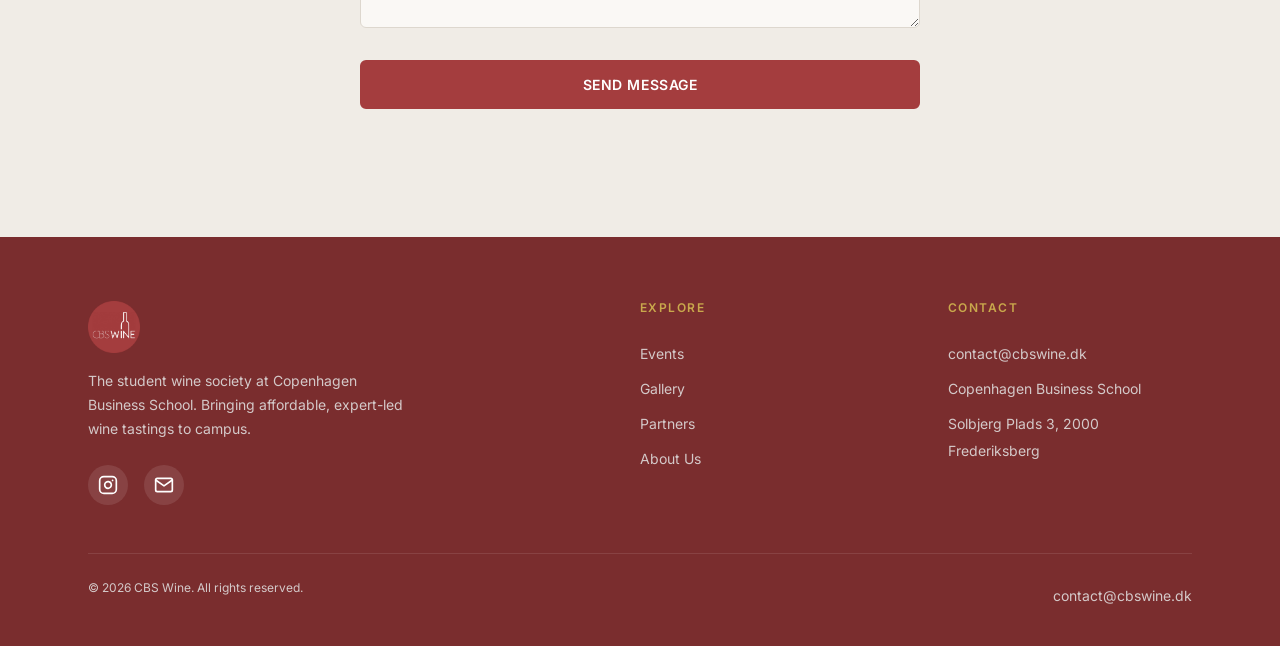
==== commit cc1fdc37: "små ændringer" ====
--- a/about.html
+++ b/about.html
@@ -65,7 +65,7 @@
           CBS Wine exists to make wine accessible, enjoyable, and educational for students. We believe you don't need a sommelier certification to appreciate great wine — just curiosity and good company.
         </p>
         <p class="text-center text-muted">
-          Founded in 2024, we organize 2–3 tasting events per semester at CBS, each attended by 50–100 students. We partner with professional wine importers and merchants who bring curated selections and share their knowledge. Every tasting is designed to be approachable for beginners while still engaging for those with more experience.
+          We organize up to 3 tasting events per semester at CBS, each attended by up to 100 students. We collaborate with professional wine importers and merchants who bring curated selections and share their knowledge. Every tasting is designed to be approachable for beginners while still engaging for those with more experience.
         </p>
       </div>
     </div>
@@ -130,7 +130,7 @@
     <div class="container container--narrow">
       <div class="section-header" data-animate>
         <h2>Get in Touch</h2>
-        <p>Questions, partnership inquiries, or just want to say hi? Drop us a message.</p>
+        <p>Questions, collaboration inquiries, or just want to say hi? Drop us a message.</p>
       </div>
 
       <div data-animate>
@@ -155,7 +155,7 @@
             <label class="form__label" for="subject">Subject</label>
             <select class="form__select" id="subject" name="subject">
               <option value="general">General Question</option>
-              <option value="partnership">Partnership Inquiry</option>
+              <option value="partnership">Collaboration Inquiry</option>
               <option value="join">Join the Team</option>
               <option value="other">Other</option>
             </select>
@@ -180,9 +180,9 @@
           <a href="/" class="footer__logo">
             <img src="/images/logo.png" alt="CBS Wine" class="footer__logo-img">
           </a>
-          <p class="footer__description">The student wine society at Copenhagen Business School. Bringing affordable, expert-led wine tastings to campus since 2024.</p>
+          <p class="footer__description">The student wine society at Copenhagen Business School. Bringing affordable, expert-led wine tastings to campus.</p>
           <div class="footer__social">
-            <a href="https://instagram.com/cbswine" class="footer__social-link" target="_blank" rel="noopener" aria-label="Follow us on Instagram">
+            <a href="https://instagram.com/cbswinesociety" class="footer__social-link" target="_blank" rel="noopener" aria-label="Follow us on Instagram">
               <svg viewBox="0 0 24 24" fill="none" stroke="currentColor" stroke-width="2" stroke-linecap="round" stroke-linejoin="round"><rect x="2" y="2" width="20" height="20" rx="5" ry="5"/><path d="M16 11.37A4 4 0 1 1 12.63 8 4 4 0 0 1 16 11.37z"/><line x1="17.5" y1="6.5" x2="17.51" y2="6.5"/></svg>
             </a>
             <a href="mailto:contact@cbswine.dk" class="footer__social-link" aria-label="Email us">
@@ -203,7 +203,6 @@
           <h4 class="footer__heading">Contact</h4>
           <ul class="footer__link-list">
             <li><a href="mailto:contact@cbswine.dk" class="footer__link">contact@cbswine.dk</a></li>
-            <li><a href="https://instagram.com/cbswine" class="footer__link" target="_blank" rel="noopener">@cbswine</a></li>
             <li><span class="footer__link">Copenhagen Business School</span></li>
             <li><span class="footer__link">Solbjerg Plads 3, 2000 Frederiksberg</span></li>
           </ul>
--- a/css/styles.css
+++ b/css/styles.css
@@ -431,8 +431,25 @@
 /* When scrolled OR on non-hero pages */
 .nav--scrolled,
 .nav--solid {
-  background-color: var(--color-bg);
+  background-color: var(--color-primary);
   box-shadow: var(--shadow-nav);
+}
+
+.nav--scrolled .nav__link,
+.nav--solid .nav__link {
+  color: var(--color-text-on-dark);
+}
+
+.nav--scrolled .nav__link:hover,
+.nav--scrolled .nav__link--active,
+.nav--solid .nav__link:hover,
+.nav--solid .nav__link--active {
+  color: var(--color-accent);
+}
+
+.nav--scrolled .nav__hamburger span,
+.nav--solid .nav__hamburger span {
+  background-color: var(--color-text-on-dark);
 }
 
 .nav__inner {
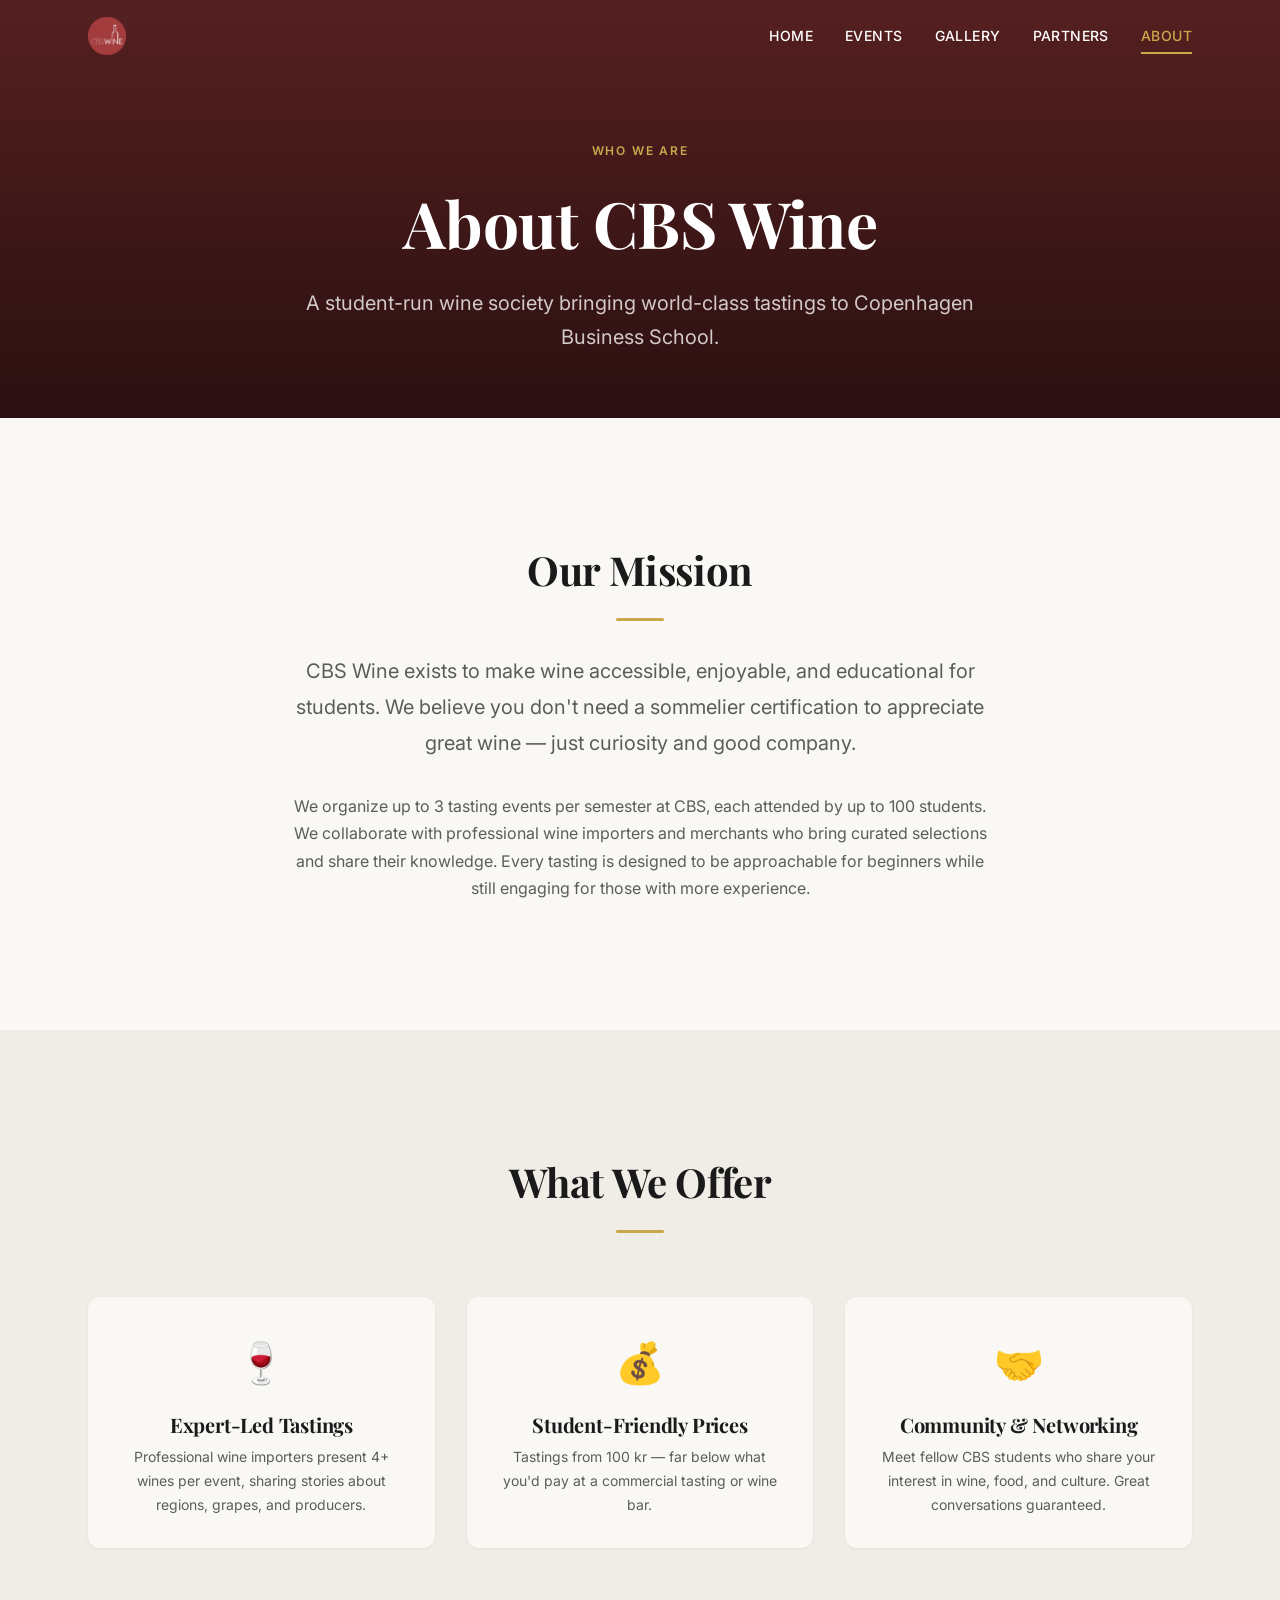
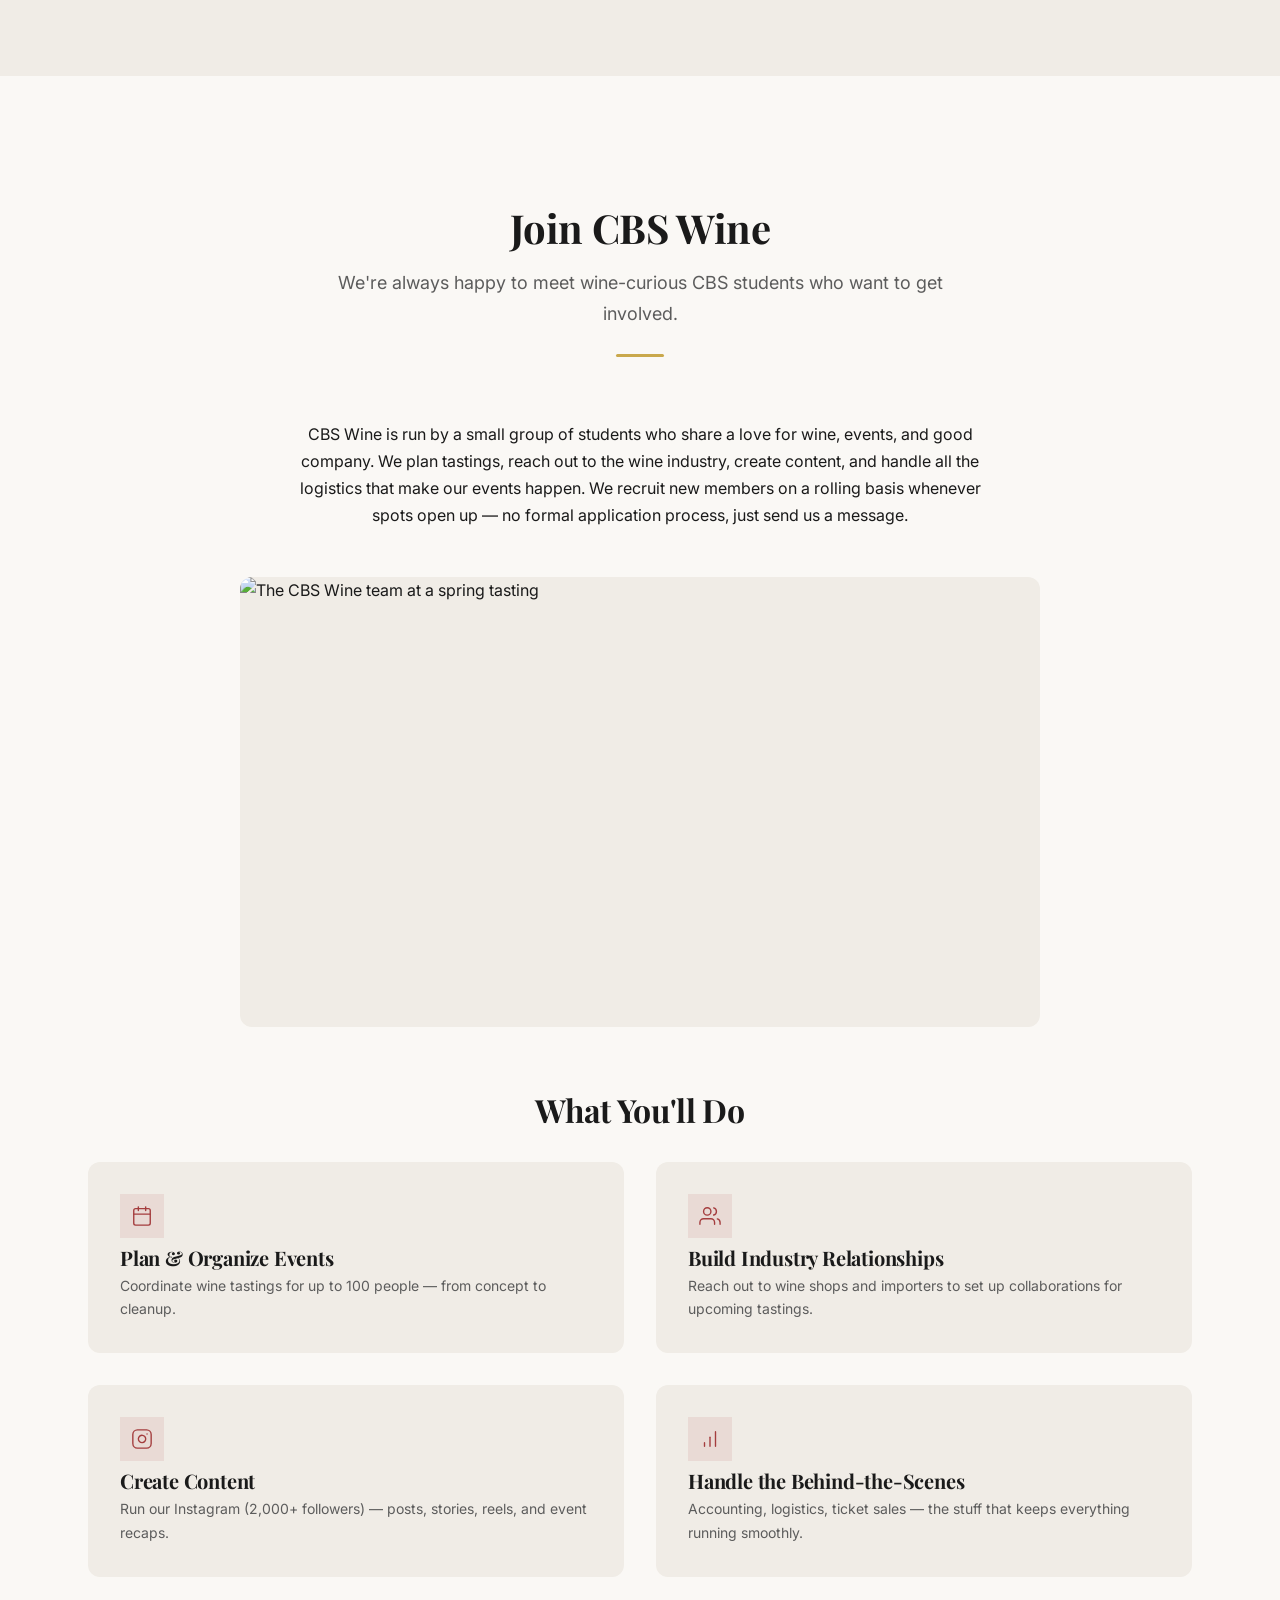
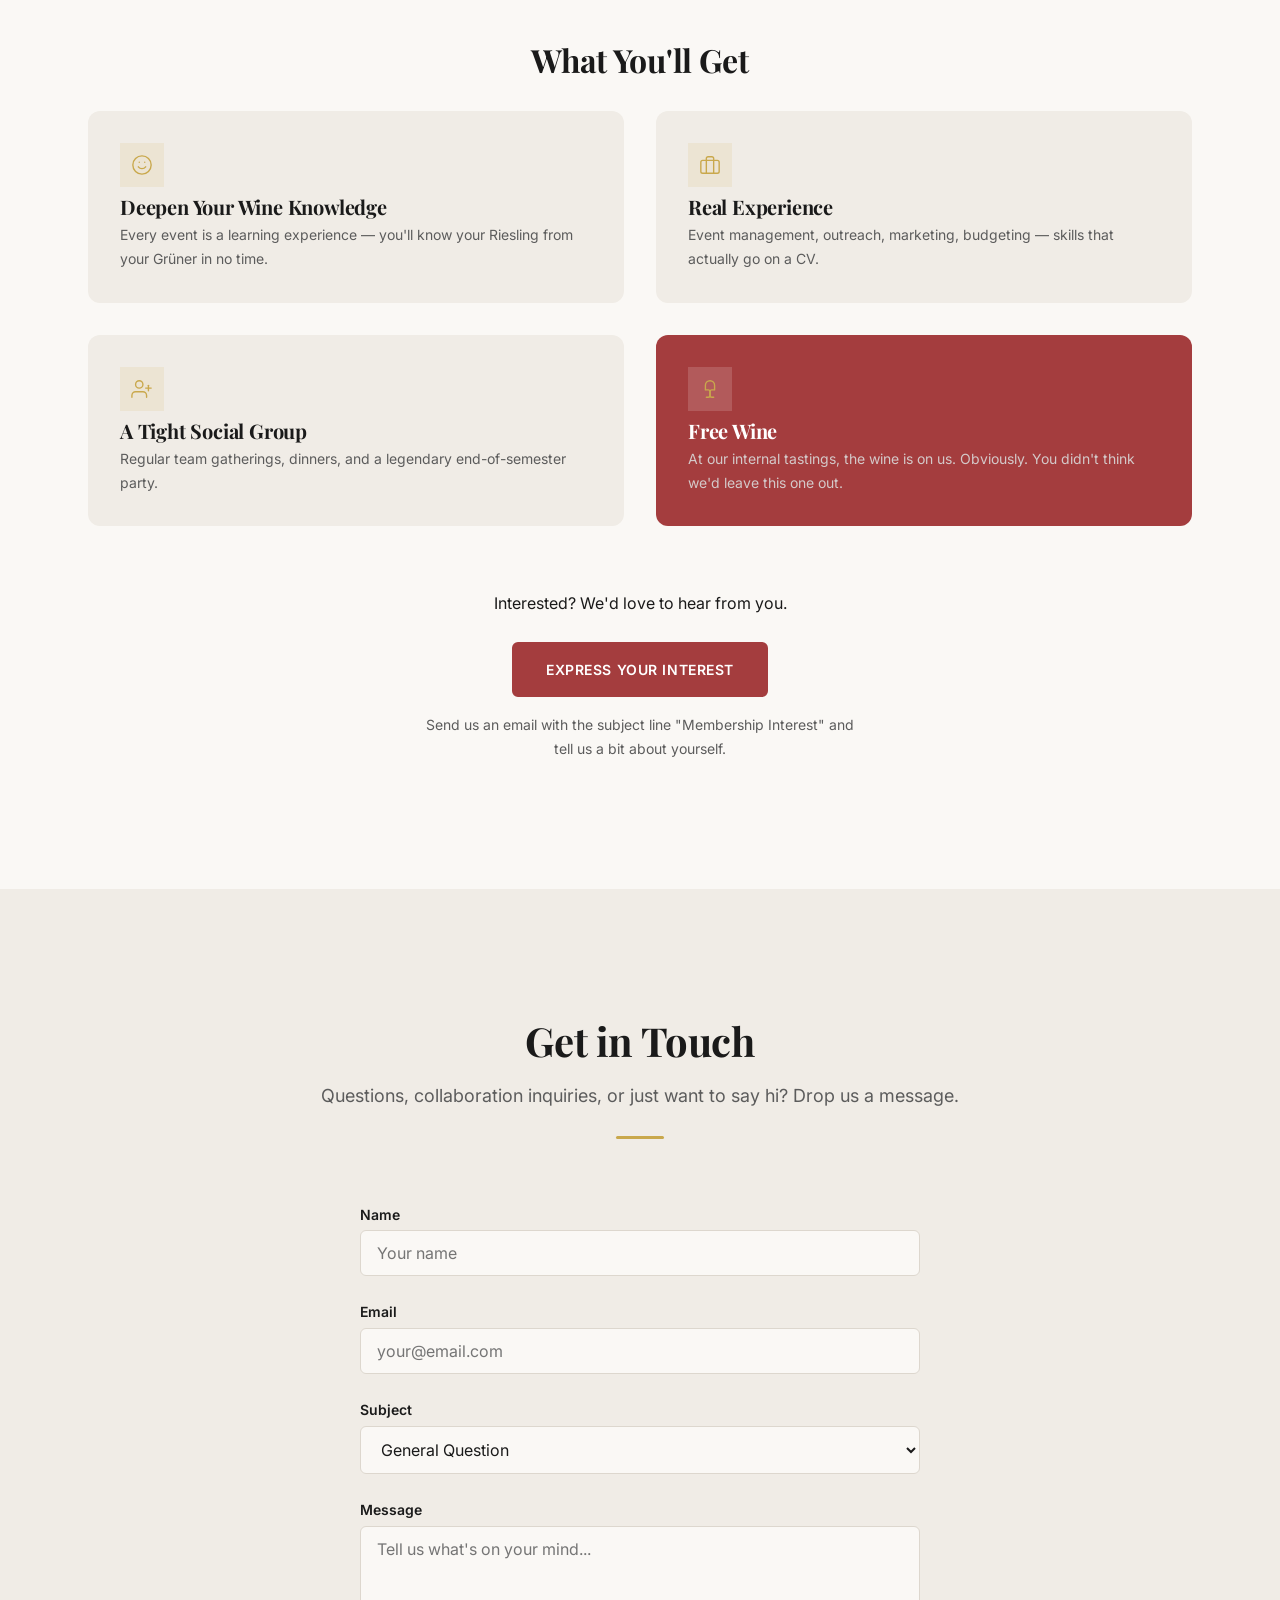
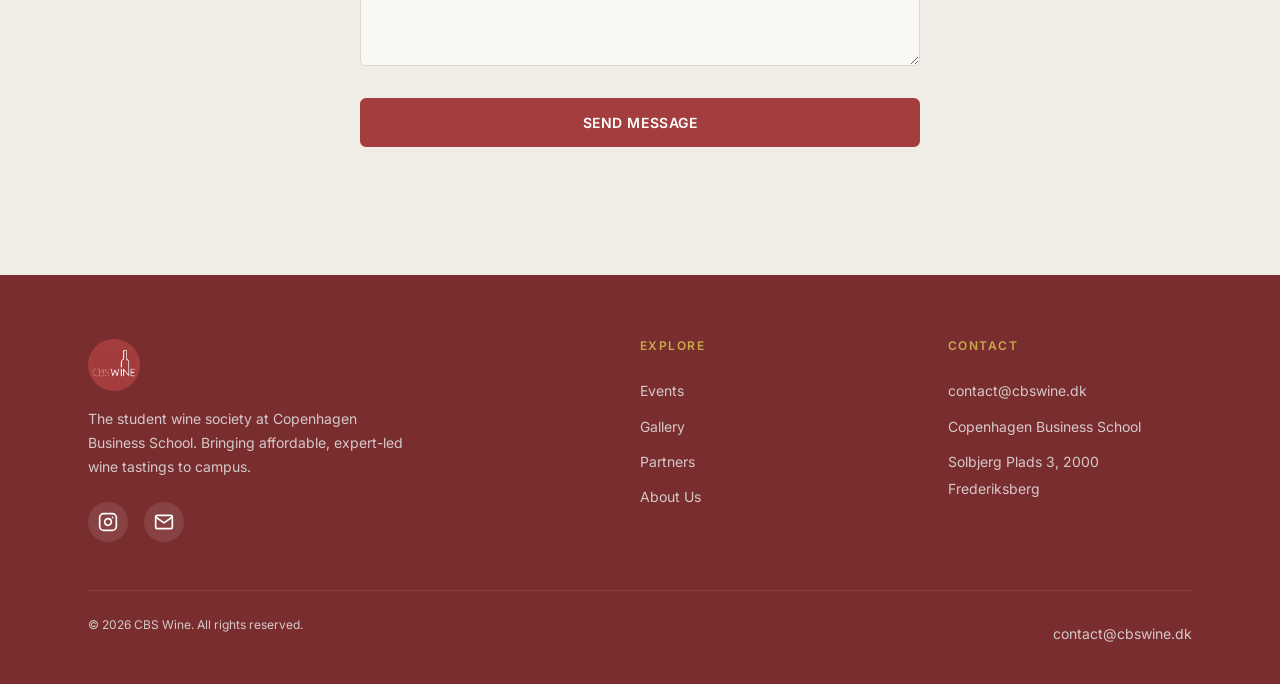
==== commit 4f249a57: "ny membership side" ====
--- a/about.html
+++ b/about.html
@@ -104,23 +104,120 @@
     </div>
   </section>
 
-  <!-- ========== THE TEAM ========== -->
+  <!-- ========== JOIN THE TEAM ========== -->
   <section class="section">
     <div class="container">
       <div class="section-header" data-animate>
-        <h2>The Team</h2>
-        <p>The students behind CBS Wine.</p>
-      </div>
-
-      <div class="grid grid--4" id="team-grid">
-        <!-- Loaded from team.json via JS -->
-        <div class="placeholder" style="grid-column: 1 / -1;">
-          <svg class="placeholder__icon" viewBox="0 0 24 24" fill="none" stroke="currentColor" stroke-width="1.5">
-            <path d="M17 21v-2a4 4 0 0 0-4-4H5a4 4 0 0 0-4 4v2"/><circle cx="9" cy="7" r="4"/><path d="M23 21v-2a4 4 0 0 0-3-3.87"/><path d="M16 3.13a4 4 0 0 1 0 7.75"/>
-          </svg>
-          <p class="placeholder__title">Team coming soon</p>
-          <p class="placeholder__text">Meet the people behind CBS Wine — details coming soon.</p>
-        </div>
+        <h2>Join CBS Wine</h2>
+        <p>We're always happy to meet wine-curious CBS students who want to get involved.</p>
+      </div>
+
+      <div class="container container--narrow" data-animate>
+        <p class="text-center" style="margin-bottom: var(--space-2xl);">
+          CBS Wine is run by a small group of students who share a love for wine, events, and good company. We plan tastings, reach out to the wine industry, create content, and handle all the logistics that make our events happen. We recruit new members on a rolling basis whenever spots open up — no formal application process, just send us a message.
+        </p>
+      </div>
+
+      <!-- Group photo -->
+      <div class="join-photo" data-animate>
+        <img src="images/team/group-photo.jpg" alt="The CBS Wine team at a spring tasting" loading="lazy">
+        <p class="join-photo__caption">The CBS Wine team at our spring tasting</p>
+      </div>
+
+      <!-- What you'll do -->
+      <div style="margin-top: var(--space-3xl);">
+        <h3 class="text-center mb-xl" data-animate>What You'll Do</h3>
+        <div class="grid grid--2" data-animate-stagger>
+          <div class="join-card">
+            <div class="join-card__icon">
+              <svg viewBox="0 0 24 24" fill="none" stroke="currentColor" stroke-width="1.5" stroke-linecap="round" stroke-linejoin="round">
+                <rect x="3" y="4" width="18" height="18" rx="2" ry="2"/><line x1="16" y1="2" x2="16" y2="6"/><line x1="8" y1="2" x2="8" y2="6"/><line x1="3" y1="10" x2="21" y2="10"/>
+              </svg>
+            </div>
+            <h4>Plan &amp; Organize Events</h4>
+            <p class="text-sm text-muted">Coordinate wine tastings for up to 100 people — from concept to cleanup.</p>
+          </div>
+          <div class="join-card">
+            <div class="join-card__icon">
+              <svg viewBox="0 0 24 24" fill="none" stroke="currentColor" stroke-width="1.5" stroke-linecap="round" stroke-linejoin="round">
+                <path d="M17 21v-2a4 4 0 0 0-4-4H5a4 4 0 0 0-4 4v2"/><circle cx="9" cy="7" r="4"/>
+                <path d="M23 21v-2a4 4 0 0 0-3-3.87"/><path d="M16 3.13a4 4 0 0 1 0 7.75"/>
+              </svg>
+            </div>
+            <h4>Build Industry Relationships</h4>
+            <p class="text-sm text-muted">Reach out to wine shops and importers to set up collaborations for upcoming tastings.</p>
+          </div>
+          <div class="join-card">
+            <div class="join-card__icon">
+              <svg viewBox="0 0 24 24" fill="none" stroke="currentColor" stroke-width="1.5" stroke-linecap="round" stroke-linejoin="round">
+                <rect x="2" y="2" width="20" height="20" rx="5" ry="5"/><path d="M16 11.37A4 4 0 1 1 12.63 8 4 4 0 0 1 16 11.37z"/><line x1="17.5" y1="6.5" x2="17.51" y2="6.5"/>
+              </svg>
+            </div>
+            <h4>Create Content</h4>
+            <p class="text-sm text-muted">Run our Instagram (2,000+ followers) — posts, stories, reels, and event recaps.</p>
+          </div>
+          <div class="join-card">
+            <div class="join-card__icon">
+              <svg viewBox="0 0 24 24" fill="none" stroke="currentColor" stroke-width="1.5" stroke-linecap="round" stroke-linejoin="round">
+                <path d="M12 20V10"/><path d="M18 20V4"/><path d="M6 20v-4"/>
+              </svg>
+            </div>
+            <h4>Handle the Behind-the-Scenes</h4>
+            <p class="text-sm text-muted">Accounting, logistics, ticket sales — the stuff that keeps everything running smoothly.</p>
+          </div>
+        </div>
+      </div>
+
+      <!-- What you'll get -->
+      <div style="margin-top: var(--space-3xl);">
+        <h3 class="text-center mb-xl" data-animate>What You'll Get</h3>
+        <div class="grid grid--2" data-animate-stagger>
+          <div class="join-card join-card--perk">
+            <div class="join-card__icon join-card__icon--gold">
+              <svg viewBox="0 0 24 24" fill="none" stroke="currentColor" stroke-width="1.5" stroke-linecap="round" stroke-linejoin="round">
+                <circle cx="12" cy="12" r="10"/><path d="M8 14s1.5 2 4 2 4-2 4-2"/><line x1="9" y1="9" x2="9.01" y2="9"/><line x1="15" y1="9" x2="15.01" y2="9"/>
+              </svg>
+            </div>
+            <h4>Deepen Your Wine Knowledge</h4>
+            <p class="text-sm text-muted">Every event is a learning experience — you'll know your Riesling from your Grüner in no time.</p>
+          </div>
+          <div class="join-card join-card--perk">
+            <div class="join-card__icon join-card__icon--gold">
+              <svg viewBox="0 0 24 24" fill="none" stroke="currentColor" stroke-width="1.5" stroke-linecap="round" stroke-linejoin="round">
+                <rect x="2" y="7" width="20" height="14" rx="2" ry="2"/><path d="M16 21V5a2 2 0 0 0-2-2h-4a2 2 0 0 0-2 2v16"/>
+              </svg>
+            </div>
+            <h4>Real Experience</h4>
+            <p class="text-sm text-muted">Event management, outreach, marketing, budgeting — skills that actually go on a CV.</p>
+          </div>
+          <div class="join-card join-card--perk">
+            <div class="join-card__icon join-card__icon--gold">
+              <svg viewBox="0 0 24 24" fill="none" stroke="currentColor" stroke-width="1.5" stroke-linecap="round" stroke-linejoin="round">
+                <path d="M17 21v-2a4 4 0 0 0-4-4H5a4 4 0 0 0-4 4v2"/><circle cx="9" cy="7" r="4"/>
+                <line x1="19" y1="8" x2="19" y2="14"/><line x1="22" y1="11" x2="16" y2="11"/>
+              </svg>
+            </div>
+            <h4>A Tight Social Group</h4>
+            <p class="text-sm text-muted">Regular team gatherings, dinners, and a legendary end-of-semester party.</p>
+          </div>
+          <div class="join-card join-card--perk join-card--highlight">
+            <div class="join-card__icon join-card__icon--gold">
+              <svg viewBox="0 0 24 24" fill="none" stroke="currentColor" stroke-width="1.5" stroke-linecap="round" stroke-linejoin="round">
+                <path d="M8 21h2a2 2 0 0 0 2-2v-4a2 2 0 0 0-2-2H8"/><path d="M16 21h-2a2 2 0 0 1-2-2v-4a2 2 0 0 1 2-2h2"/>
+                <path d="M7 13V8a5 5 0 0 1 10 0v5"/>
+              </svg>
+            </div>
+            <h4>Free Wine</h4>
+            <p class="text-sm text-muted">At our internal tastings, the wine is on us. Obviously. You didn't think we'd leave this one out.</p>
+          </div>
+        </div>
+      </div>
+
+      <!-- CTA -->
+      <div class="text-center" data-animate style="margin-top: var(--space-3xl);">
+        <p style="margin-bottom: var(--space-lg);">Interested? We'd love to hear from you.</p>
+        <a href="mailto:contact@cbswine.dk?subject=Membership%20Interest" class="btn btn--primary">Express Your Interest</a>
+        <p class="text-sm text-muted" style="margin-top: var(--space-md); max-width: 440px; margin-left: auto; margin-right: auto;">Send us an email with the subject line "Membership Interest" and tell us a bit about yourself.</p>
       </div>
     </div>
   </section>
--- a/css/styles.css
+++ b/css/styles.css
@@ -1657,38 +1657,83 @@
   color: var(--color-text-on-dark-muted);
 }
 
-/* Team member cards */
-.team-card {
+/* Join the Team — group photo */
+.join-photo {
+  max-width: 800px;
+  margin: 0 auto;
+  border-radius: var(--border-radius-lg);
+  overflow: hidden;
+  background-color: var(--color-surface);
+  aspect-ratio: 16 / 9;
+}
+
+.join-photo img {
+  width: 100%;
+  height: 100%;
+  object-fit: cover;
+  display: block;
+}
+
+.join-photo__caption {
   text-align: center;
-  padding: var(--space-lg);
-}
-
-.team-card__photo {
-  width: 120px;
-  height: 120px;
-  border-radius: 50%;
-  object-fit: cover;
-  margin: 0 auto var(--space-md);
-  background-color: var(--color-surface);
-}
-
-.team-card__name {
-  font-family: var(--font-heading);
-  font-size: var(--text-lg);
-  margin-bottom: var(--space-xs);
-}
-
-.team-card__role {
-  font-size: var(--text-sm);
-  color: var(--color-primary);
-  font-weight: 500;
-  margin-bottom: var(--space-sm);
-}
-
-.team-card__bio {
   font-size: var(--text-sm);
   color: var(--color-text-muted);
-  line-height: 1.6;
+  padding: var(--space-sm) var(--space-md);
+  background-color: var(--color-surface);
+}
+
+/* Join the Team — role & perk cards */
+.join-card {
+  display: flex;
+  flex-direction: column;
+  gap: var(--space-xs);
+  padding: var(--space-xl);
+  background-color: var(--color-surface);
+  border-radius: var(--border-radius-lg);
+}
+
+.join-card h4 {
+  margin: 0;
+}
+
+.join-card__icon {
+  width: 44px;
+  height: 44px;
+  display: flex;
+  align-items: center;
+  justify-content: center;
+  background-color: rgba(164, 61, 62, 0.1);
+  border-radius: var(--border-radius-md);
+  color: var(--color-primary);
+  flex-shrink: 0;
+  margin-bottom: var(--space-xs);
+}
+
+.join-card__icon svg {
+  width: 22px;
+  height: 22px;
+}
+
+.join-card__icon--gold {
+  background-color: rgba(201, 168, 76, 0.12);
+  color: var(--color-accent);
+}
+
+.join-card--highlight {
+  background-color: var(--color-primary);
+}
+
+.join-card--highlight h4 {
+  color: var(--color-text-on-dark);
+}
+
+.join-card--highlight .text-muted {
+  color: var(--color-text-on-dark-muted) !important;
+}
+
+.join-card--highlight .join-card__icon--gold {
+  background-color: rgba(255, 255, 255, 0.15);
+  color: var(--color-accent);
 }
 
 /* Event status badges */
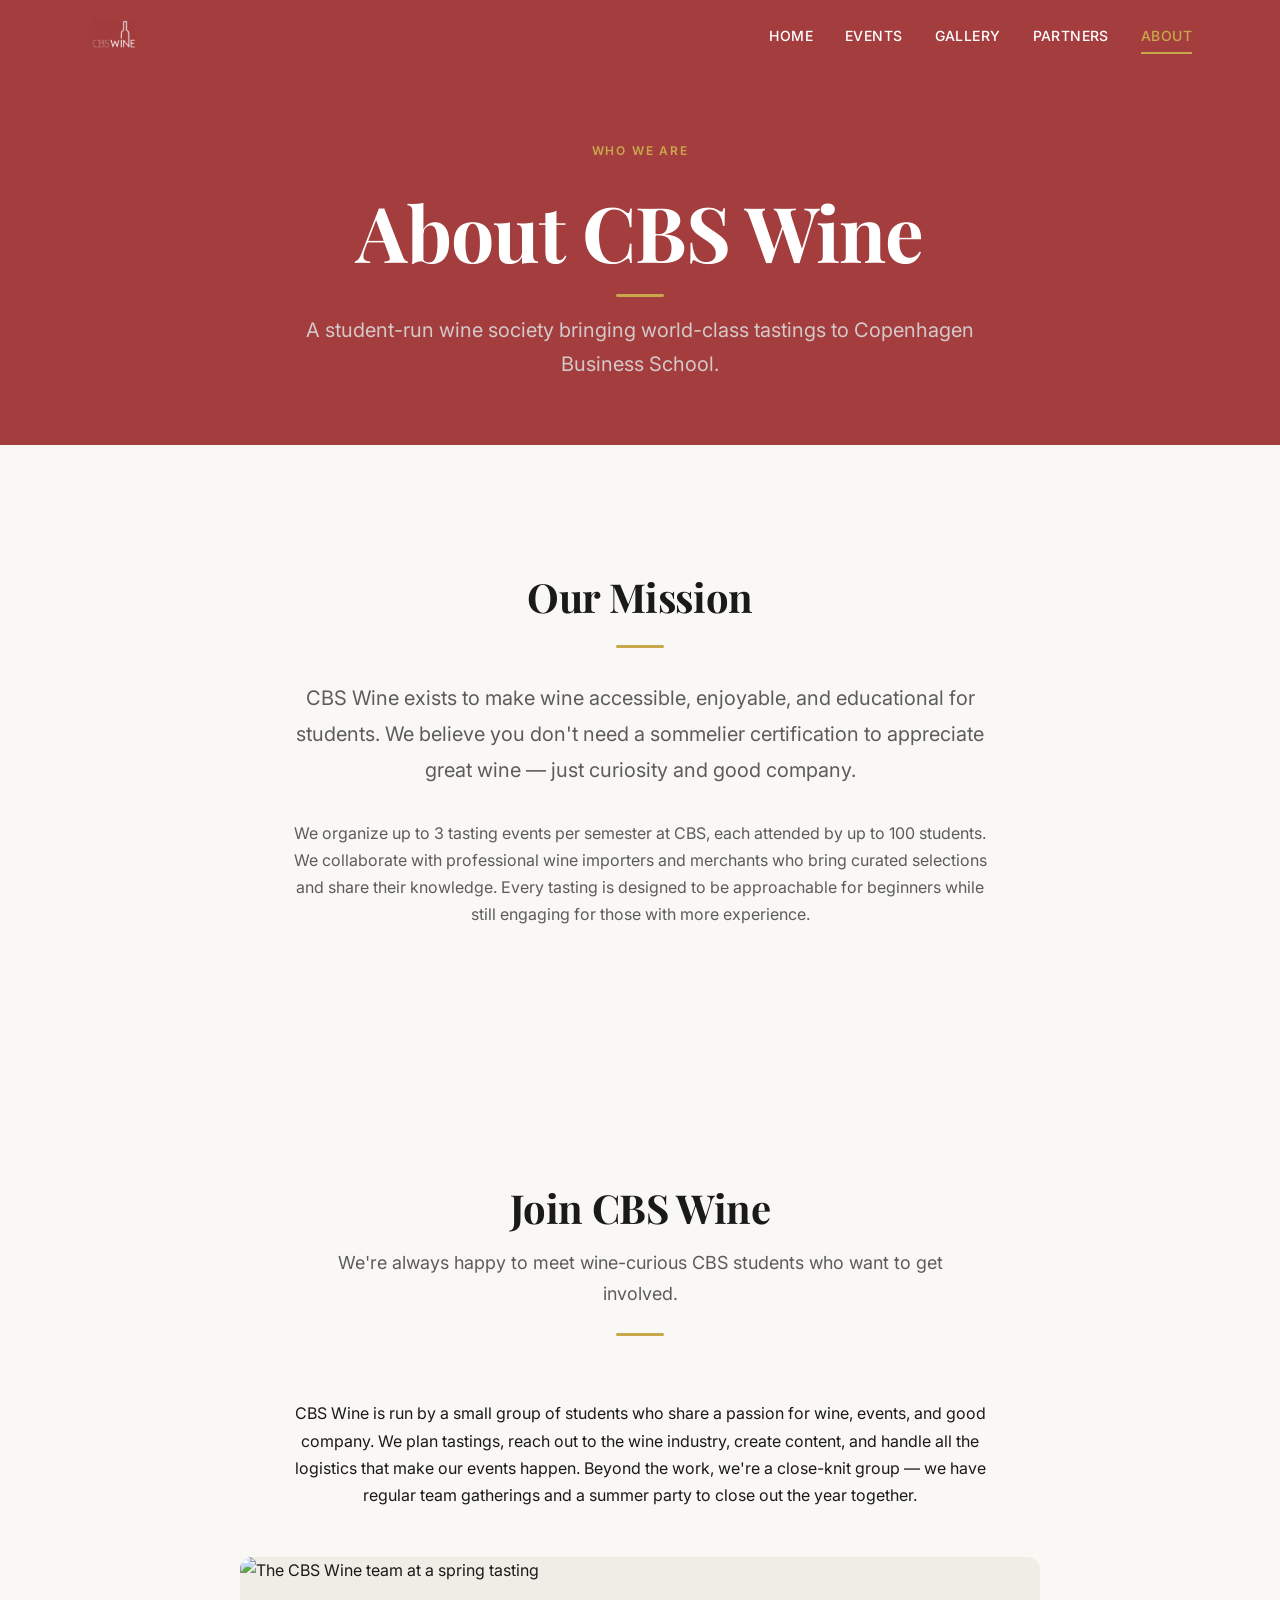
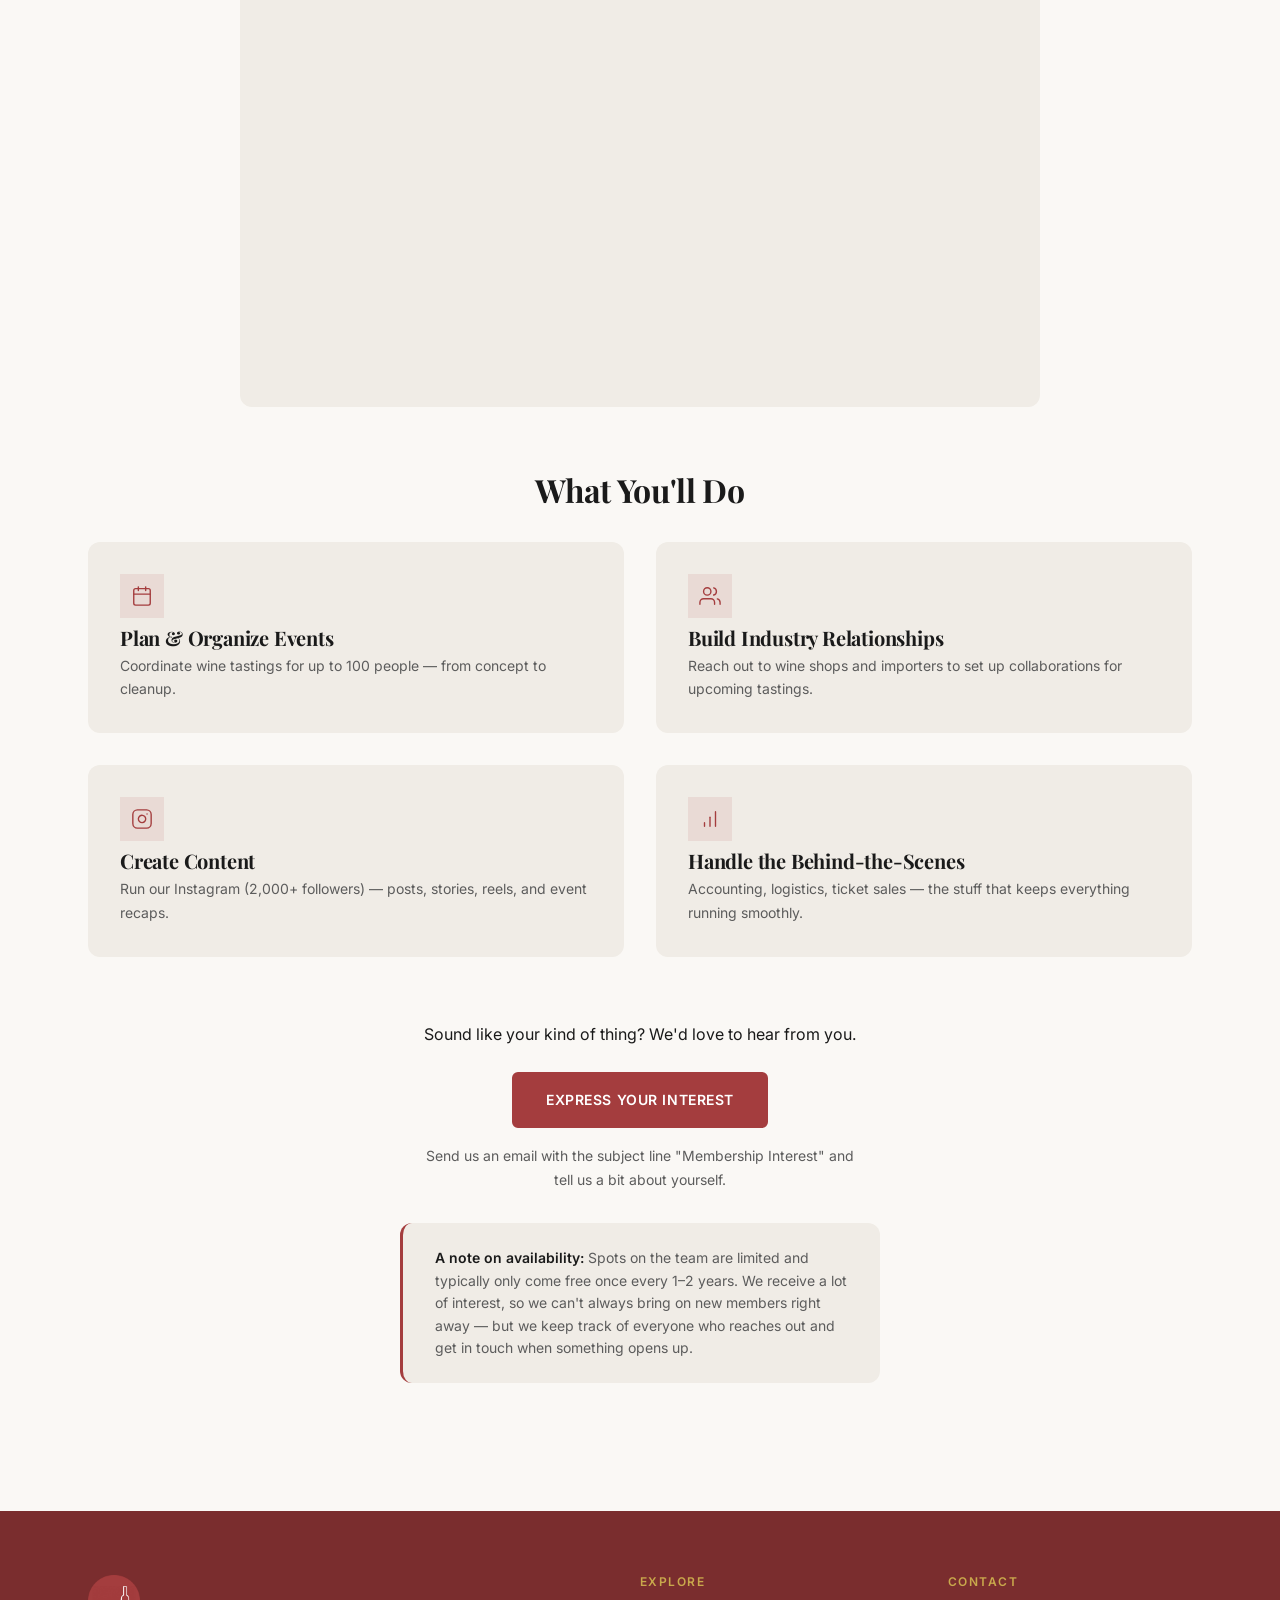
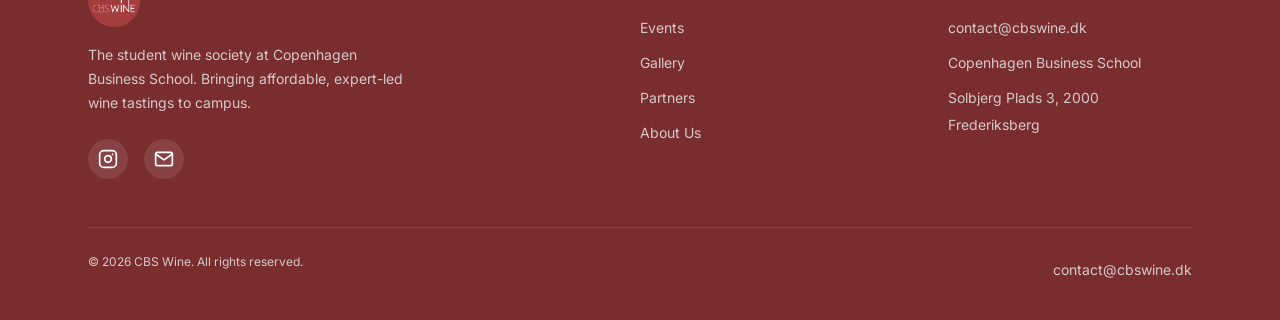
==== commit d3de5021: "små æmdrnger" ====
--- a/about.html
+++ b/about.html
@@ -3,7 +3,7 @@
 <head>
   <meta charset="UTF-8">
   <meta name="viewport" content="width=device-width, initial-scale=1.0">
-  <meta name="description" content="About CBS Wine — learn about our mission, meet the team, and get in touch with Copenhagen Business School's student wine society.">
+  <meta name="description" content="About CBS Wine — our mission, how we work, and how to get involved with Copenhagen Business School's student wine society.">
   <meta property="og:title" content="About — CBS Wine">
   <meta property="og:description" content="Learn about our mission, meet the team, and get in touch.">
   <meta property="og:type" content="website">
@@ -71,39 +71,6 @@
     </div>
   </section>
 
-  <!-- ========== WHAT WE OFFER ========== -->
-  <section class="section section--surface">
-    <div class="container">
-      <div class="section-header" data-animate>
-        <h2>What We Offer</h2>
-      </div>
-
-      <div class="grid grid--3" data-animate-stagger>
-        <div class="card">
-          <div class="card__body text-center">
-            <div style="font-size: var(--text-3xl); margin-bottom: var(--space-md);">🍷</div>
-            <h4 class="mb-sm">Expert-Led Tastings</h4>
-            <p class="text-sm text-muted">Professional wine importers present 4+ wines per event, sharing stories about regions, grapes, and producers.</p>
-          </div>
-        </div>
-        <div class="card">
-          <div class="card__body text-center">
-            <div style="font-size: var(--text-3xl); margin-bottom: var(--space-md);">💰</div>
-            <h4 class="mb-sm">Student-Friendly Prices</h4>
-            <p class="text-sm text-muted">Tastings from 100 kr — far below what you'd pay at a commercial tasting or wine bar.</p>
-          </div>
-        </div>
-        <div class="card">
-          <div class="card__body text-center">
-            <div style="font-size: var(--text-3xl); margin-bottom: var(--space-md);">🤝</div>
-            <h4 class="mb-sm">Community & Networking</h4>
-            <p class="text-sm text-muted">Meet fellow CBS students who share your interest in wine, food, and culture. Great conversations guaranteed.</p>
-          </div>
-        </div>
-      </div>
-    </div>
-  </section>
-
   <!-- ========== JOIN THE TEAM ========== -->
   <section class="section">
     <div class="container">
@@ -114,7 +81,7 @@
 
       <div class="container container--narrow" data-animate>
         <p class="text-center" style="margin-bottom: var(--space-2xl);">
-          CBS Wine is run by a small group of students who share a love for wine, events, and good company. We plan tastings, reach out to the wine industry, create content, and handle all the logistics that make our events happen. We recruit new members on a rolling basis whenever spots open up — no formal application process, just send us a message.
+          CBS Wine is run by a small group of students who share a passion for wine, events, and good company. We plan tastings, reach out to the wine industry, create content, and handle all the logistics that make our events happen. Beyond the work, we're a close-knit group — we have regular team gatherings and a summer party to close out the year together.
         </p>
       </div>
 
@@ -168,103 +135,14 @@
         </div>
       </div>
 
-      <!-- What you'll get -->
-      <div style="margin-top: var(--space-3xl);">
-        <h3 class="text-center mb-xl" data-animate>What You'll Get</h3>
-        <div class="grid grid--2" data-animate-stagger>
-          <div class="join-card join-card--perk">
-            <div class="join-card__icon join-card__icon--gold">
-              <svg viewBox="0 0 24 24" fill="none" stroke="currentColor" stroke-width="1.5" stroke-linecap="round" stroke-linejoin="round">
-                <circle cx="12" cy="12" r="10"/><path d="M8 14s1.5 2 4 2 4-2 4-2"/><line x1="9" y1="9" x2="9.01" y2="9"/><line x1="15" y1="9" x2="15.01" y2="9"/>
-              </svg>
-            </div>
-            <h4>Deepen Your Wine Knowledge</h4>
-            <p class="text-sm text-muted">Every event is a learning experience — you'll know your Riesling from your Grüner in no time.</p>
-          </div>
-          <div class="join-card join-card--perk">
-            <div class="join-card__icon join-card__icon--gold">
-              <svg viewBox="0 0 24 24" fill="none" stroke="currentColor" stroke-width="1.5" stroke-linecap="round" stroke-linejoin="round">
-                <rect x="2" y="7" width="20" height="14" rx="2" ry="2"/><path d="M16 21V5a2 2 0 0 0-2-2h-4a2 2 0 0 0-2 2v16"/>
-              </svg>
-            </div>
-            <h4>Real Experience</h4>
-            <p class="text-sm text-muted">Event management, outreach, marketing, budgeting — skills that actually go on a CV.</p>
-          </div>
-          <div class="join-card join-card--perk">
-            <div class="join-card__icon join-card__icon--gold">
-              <svg viewBox="0 0 24 24" fill="none" stroke="currentColor" stroke-width="1.5" stroke-linecap="round" stroke-linejoin="round">
-                <path d="M17 21v-2a4 4 0 0 0-4-4H5a4 4 0 0 0-4 4v2"/><circle cx="9" cy="7" r="4"/>
-                <line x1="19" y1="8" x2="19" y2="14"/><line x1="22" y1="11" x2="16" y2="11"/>
-              </svg>
-            </div>
-            <h4>A Tight Social Group</h4>
-            <p class="text-sm text-muted">Regular team gatherings, dinners, and a legendary end-of-semester party.</p>
-          </div>
-          <div class="join-card join-card--perk join-card--highlight">
-            <div class="join-card__icon join-card__icon--gold">
-              <svg viewBox="0 0 24 24" fill="none" stroke="currentColor" stroke-width="1.5" stroke-linecap="round" stroke-linejoin="round">
-                <path d="M8 21h2a2 2 0 0 0 2-2v-4a2 2 0 0 0-2-2H8"/><path d="M16 21h-2a2 2 0 0 1-2-2v-4a2 2 0 0 1 2-2h2"/>
-                <path d="M7 13V8a5 5 0 0 1 10 0v5"/>
-              </svg>
-            </div>
-            <h4>Free Wine</h4>
-            <p class="text-sm text-muted">At our internal tastings, the wine is on us. Obviously. You didn't think we'd leave this one out.</p>
-          </div>
-        </div>
-      </div>
-
       <!-- CTA -->
       <div class="text-center" data-animate style="margin-top: var(--space-3xl);">
-        <p style="margin-bottom: var(--space-lg);">Interested? We'd love to hear from you.</p>
+        <p style="margin-bottom: var(--space-lg);">Sound like your kind of thing? We'd love to hear from you.</p>
         <a href="mailto:contact@cbswine.dk?subject=Membership%20Interest" class="btn btn--primary">Express Your Interest</a>
         <p class="text-sm text-muted" style="margin-top: var(--space-md); max-width: 440px; margin-left: auto; margin-right: auto;">Send us an email with the subject line "Membership Interest" and tell us a bit about yourself.</p>
-      </div>
-    </div>
-  </section>
-
-  <!-- ========== CONTACT FORM ========== -->
-  <section class="section section--surface">
-    <div class="container container--narrow">
-      <div class="section-header" data-animate>
-        <h2>Get in Touch</h2>
-        <p>Questions, collaboration inquiries, or just want to say hi? Drop us a message.</p>
-      </div>
-
-      <div data-animate>
-        <form class="form" id="contact-form" name="contact" method="POST" data-netlify="true" netlify-honeypot="bot-field">
-          <!-- Netlify honeypot (spam protection) -->
-          <p class="visually-hidden">
-            <label>Don't fill this out if you're human: <input name="bot-field"></label>
-          </p>
-          <input type="hidden" name="form-name" value="contact">
-
-          <div class="form__group">
-            <label class="form__label" for="name">Name</label>
-            <input class="form__input" type="text" id="name" name="name" required placeholder="Your name">
-          </div>
-
-          <div class="form__group">
-            <label class="form__label" for="email">Email</label>
-            <input class="form__input" type="email" id="email" name="email" required placeholder="your@email.com">
-          </div>
-
-          <div class="form__group">
-            <label class="form__label" for="subject">Subject</label>
-            <select class="form__select" id="subject" name="subject">
-              <option value="general">General Question</option>
-              <option value="partnership">Collaboration Inquiry</option>
-              <option value="join">Join the Team</option>
-              <option value="other">Other</option>
-            </select>
-          </div>
-
-          <div class="form__group">
-            <label class="form__label" for="message">Message</label>
-            <textarea class="form__textarea" id="message" name="message" required placeholder="Tell us what's on your mind..."></textarea>
-          </div>
-
-          <button type="submit" class="btn btn--primary form__submit">Send Message</button>
-        </form>
+        <div class="join-availability">
+          <strong>A note on availability:</strong> Spots on the team are limited and typically only come free once every 1–2 years. We receive a lot of interest, so we can't always bring on new members right away — but we keep track of everyone who reaches out and get in touch when something opens up.
+        </div>
       </div>
     </div>
   </section>
--- a/css/styles.css
+++ b/css/styles.css
@@ -428,28 +428,32 @@
   }
 }
 
-/* When scrolled OR on non-hero pages */
+/* When scrolled OR on non-hero pages — frosted glass */
 .nav--scrolled,
 .nav--solid {
-  background-color: var(--color-primary);
-  box-shadow: var(--shadow-nav);
-}
-
+  background-color: rgba(250, 248, 245, 0.90);
+  backdrop-filter: blur(16px);
+  -webkit-backdrop-filter: blur(16px);
+  box-shadow: 0 1px 24px rgba(0, 0, 0, 0.08);
+}
+
+/* Links revert to dark text on the light frosted background */
 .nav--scrolled .nav__link,
 .nav--solid .nav__link {
-  color: var(--color-text-on-dark);
+  color: var(--color-text);
 }
 
 .nav--scrolled .nav__link:hover,
 .nav--scrolled .nav__link--active,
 .nav--solid .nav__link:hover,
 .nav--solid .nav__link--active {
-  color: var(--color-accent);
-}
-
+  color: var(--color-primary);
+}
+
+/* Hamburger bars are dark on frosted background */
 .nav--scrolled .nav__hamburger span,
 .nav--solid .nav__hamburger span {
-  background-color: var(--color-text-on-dark);
+  background-color: var(--color-text);
 }
 
 .nav__inner {
@@ -478,7 +482,7 @@
 }
 
 .nav__logo-img {
-  height: 38px;
+  height: 52px;
   width: auto;
   display: block;
 }
@@ -739,21 +743,66 @@
   margin-bottom: var(--space-lg);
 }
 
+/* Large logo mark shown inside the index hero */
+.hero__logo-img {
+  width: 110px;
+  height: 110px;
+  display: block;
+  margin: 0 auto var(--space-lg);
+  border-radius: 50%;
+}
+
+@media (min-width: 768px) {
+  .hero__logo-img {
+    width: 130px;
+    height: 130px;
+  }
+}
+
 .hero__title {
   color: var(--color-text-on-dark);
-  margin-bottom: var(--space-lg);
+  margin-bottom: var(--space-md);
   font-size: var(--text-3xl);
 }
 
+/* Gold accent line under the hero title */
+.hero__title::after {
+  content: '';
+  display: block;
+  width: 48px;
+  height: 3px;
+  background-color: var(--color-accent);
+  margin: var(--space-md) auto 0;
+  border-radius: 2px;
+}
+
+/* Tagline row: "Tastings — Learning — Socializing — Discounts" */
+.hero__tagline {
+  font-size: var(--text-sm);
+  font-weight: 700;
+  letter-spacing: 0.1em;
+  text-transform: uppercase;
+  color: var(--color-text-on-dark);
+  margin-top: var(--space-lg);
+  margin-bottom: var(--space-sm);
+}
+
+@media (min-width: 768px) {
+  .hero__tagline {
+    font-size: var(--text-md);
+    letter-spacing: 0.12em;
+  }
+}
+
 @media (min-width: 768px) {
   .hero__title {
-    font-size: var(--text-4xl);
+    font-size: var(--text-5xl);
   }
 }
 
 @media (min-width: 1024px) {
   .hero__title {
-    font-size: var(--text-5xl);
+    font-size: clamp(3.5rem, 6vw, 5rem);
   }
 }
 
@@ -784,10 +833,11 @@
   }
 }
 
-/* Page hero — shorter, for inner pages */
+/* Page hero — shorter, for inner pages. Solid signature red, no overlay needed. */
 .hero--page {
   min-height: 40vh;
   padding: var(--space-3xl) 0;
+  background-color: var(--color-primary);
 }
 
 @media (min-width: 768px) {
@@ -795,6 +845,14 @@
     min-height: 45vh;
     padding-top: calc(var(--nav-height) + var(--space-3xl));
   }
+}
+
+.hero--page .hero__overlay {
+  display: none;
+}
+
+.hero--page .hero__bg {
+  opacity: 0;
 }
 
 
@@ -1529,6 +1587,101 @@
   font-weight: 600;
 }
 
+/* ============================================================
+   EMAIL SIGNUP SECTION
+   ============================================================ */
+
+.email-signup {
+  border-top: 3px solid var(--color-primary);
+  border-bottom: 3px solid var(--color-primary);
+}
+
+.email-signup__inner {
+  display: flex;
+  flex-direction: column;
+  align-items: center;
+  gap: var(--space-xl);
+  text-align: center;
+}
+
+@media (min-width: 768px) {
+  .email-signup__inner {
+    flex-direction: row;
+    align-items: center;
+    text-align: left;
+    gap: var(--space-3xl);
+  }
+
+  .email-signup__copy {
+    flex: 1;
+  }
+
+  .email-signup__form-wrap {
+    flex: 1;
+  }
+}
+
+.email-signup__copy h2 {
+  margin-bottom: var(--space-xs);
+  font-size: var(--text-2xl);
+}
+
+.email-signup__copy p {
+  color: var(--color-text-muted);
+  margin: 0;
+  font-size: var(--text-md);
+}
+
+.email-signup__field {
+  display: flex;
+  flex-direction: column;
+  gap: var(--space-sm);
+}
+
+@media (min-width: 480px) {
+  .email-signup__field {
+    flex-direction: row;
+  }
+
+  .email-signup__field .btn {
+    flex-shrink: 0;
+  }
+}
+
+.email-signup__input {
+  flex: 1;
+  width: 100%;
+  padding: 12px 16px;
+  font-family: var(--font-body);
+  font-size: var(--text-base);
+  color: var(--color-text);
+  background-color: var(--color-bg);
+  border: 1.5px solid var(--color-border);
+  border-radius: var(--border-radius);
+  transition: border-color var(--transition-fast),
+              box-shadow var(--transition-fast);
+}
+
+.email-signup__input:focus {
+  outline: none;
+  border-color: var(--color-primary);
+  box-shadow: 0 0 0 3px rgba(164, 61, 62, 0.12);
+}
+
+.email-signup__input::placeholder {
+  color: var(--color-text-muted);
+}
+
+.email-signup__success {
+  padding: var(--space-md) var(--space-lg);
+  background-color: rgba(164, 61, 62, 0.06);
+  border: 1px solid rgba(164, 61, 62, 0.2);
+  border-radius: var(--border-radius);
+  color: var(--color-primary);
+  font-weight: 500;
+  font-size: var(--text-sm);
+}
+
 
 /* ============================================================
    14. UTILITY CLASSES
@@ -1736,6 +1889,25 @@
   color: var(--color-accent);
 }
 
+/* Availability note callout near the join CTA */
+.join-availability {
+  max-width: 480px;
+  margin: var(--space-xl) auto 0;
+  padding: var(--space-lg) var(--space-xl);
+  background-color: var(--color-surface);
+  border-radius: var(--border-radius-lg);
+  border-left: 3px solid var(--color-primary);
+  text-align: left;
+  font-size: var(--text-sm);
+  color: var(--color-text-muted);
+  line-height: 1.6;
+}
+
+.join-availability strong {
+  color: var(--color-text);
+  font-weight: 600;
+}
+
 /* Event status badges */
 .badge {
   display: inline-block;
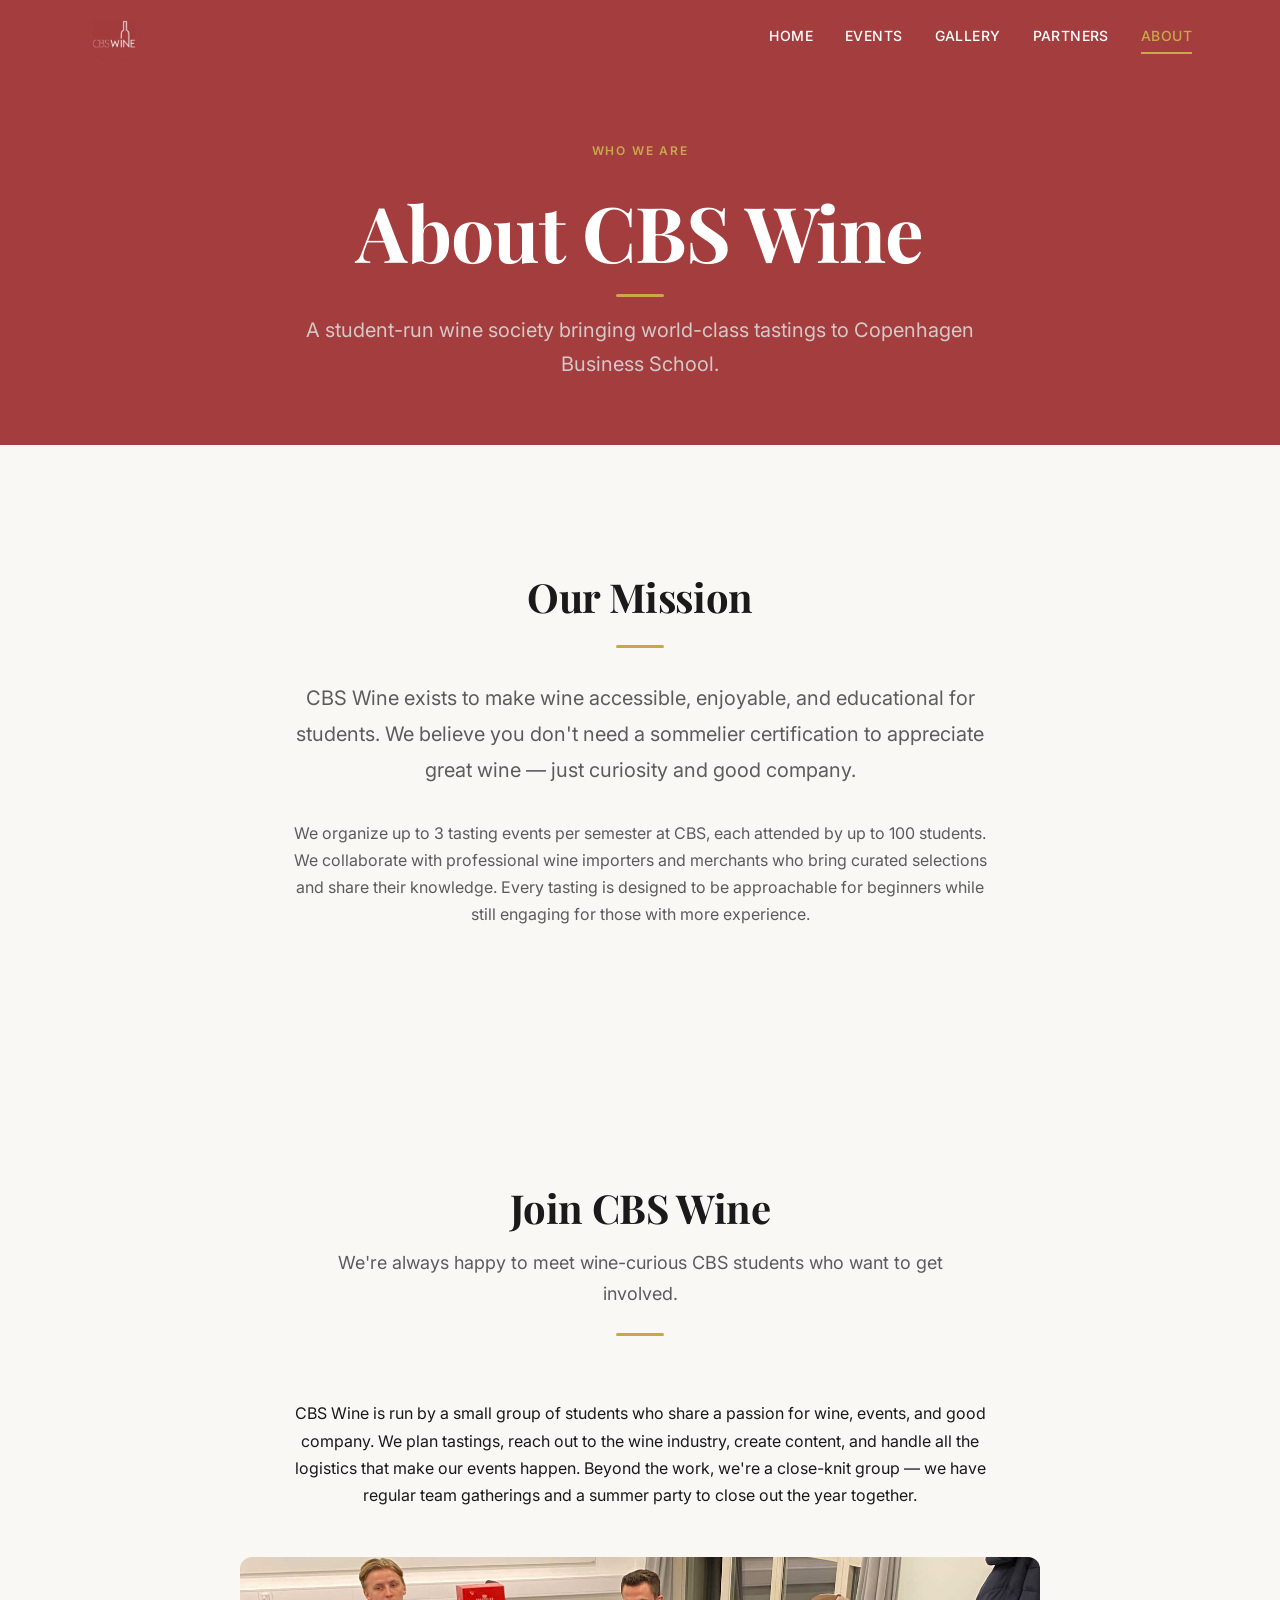
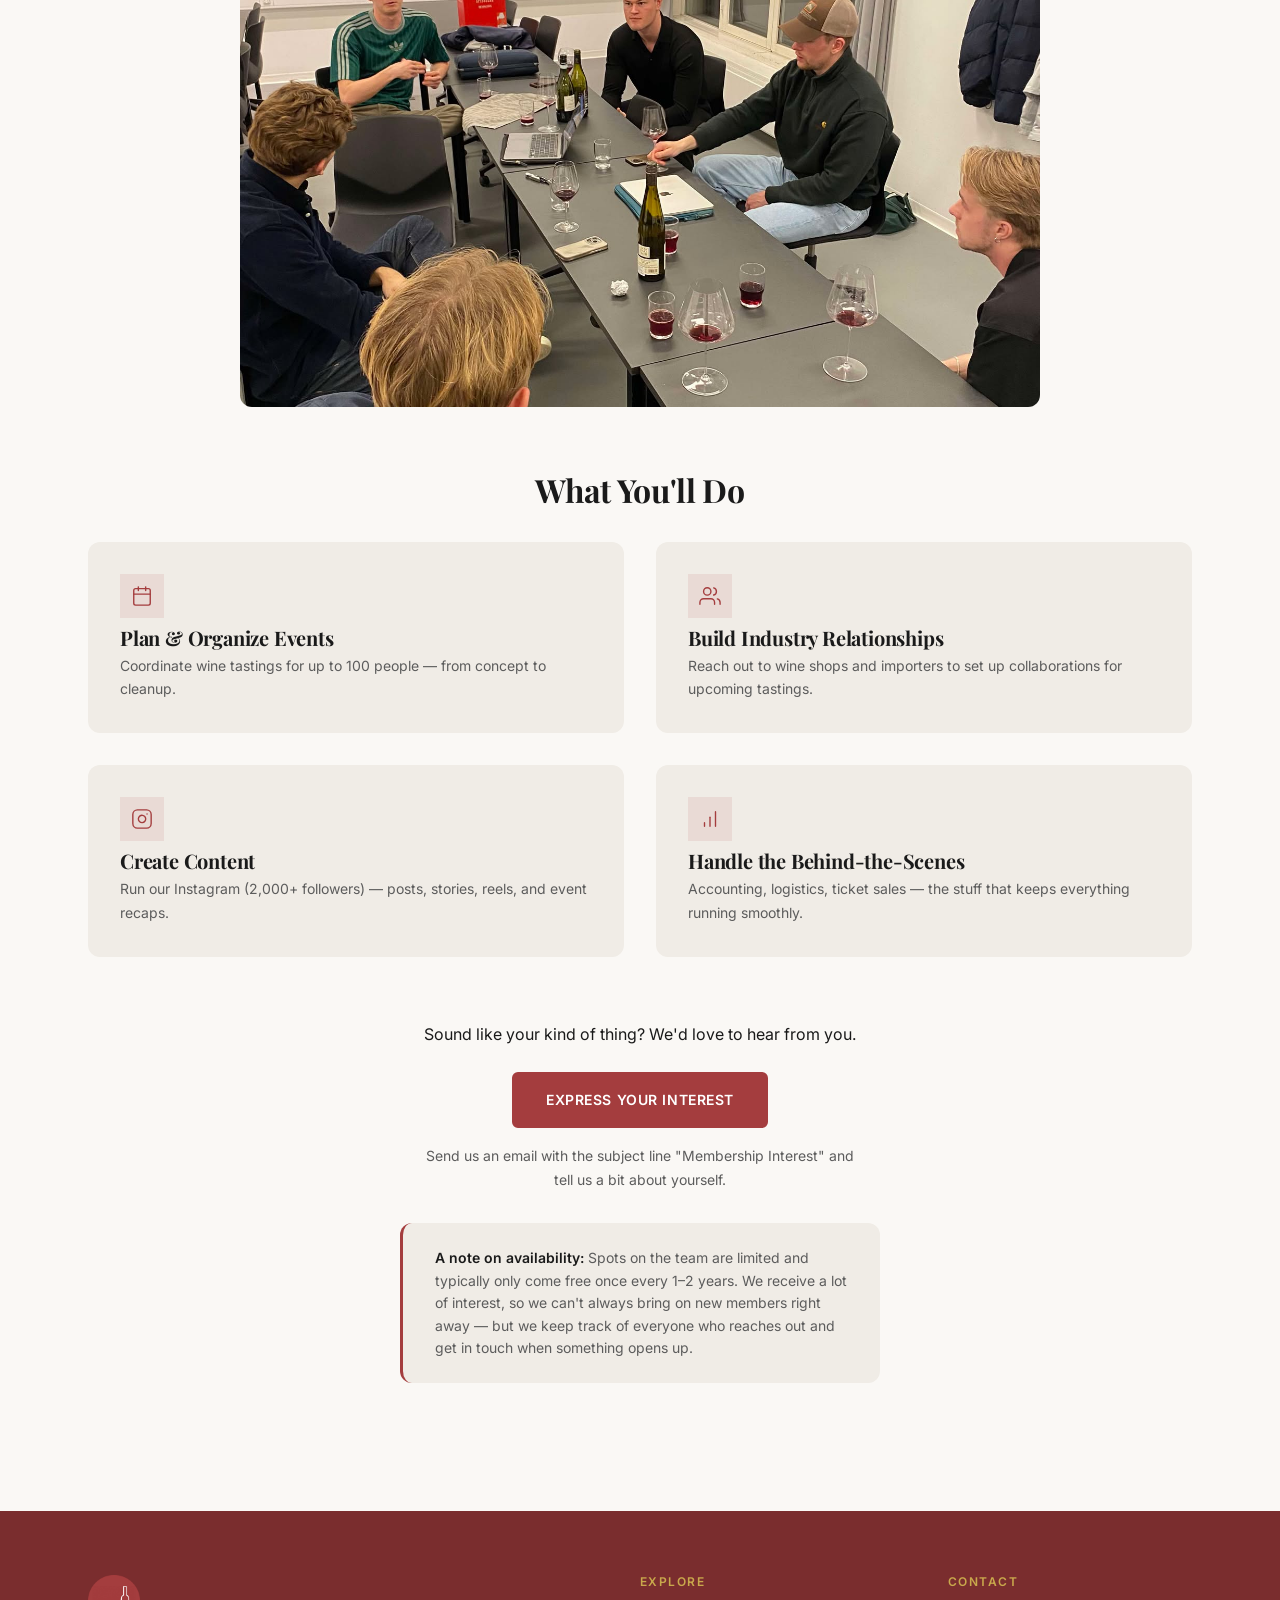
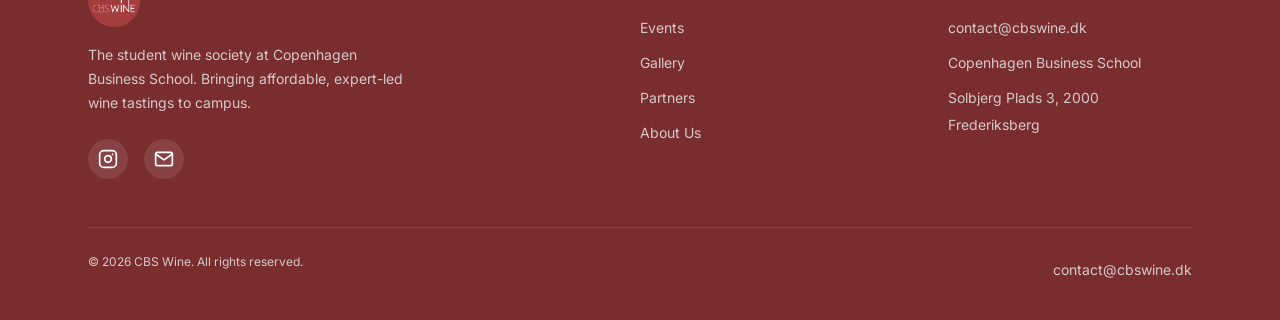
==== commit 64d1b9c1: "nue billeder" ====
--- a/about.html
+++ b/about.html
@@ -87,7 +87,7 @@
 
       <!-- Group photo -->
       <div class="join-photo" data-animate>
-        <img src="images/team/group-photo.jpg" alt="The CBS Wine team at a spring tasting" loading="lazy">
+        <img src="images/teammeeting.jpg" alt="The CBS Wine team at a spring tasting" loading="lazy">
         <p class="join-photo__caption">The CBS Wine team at our spring tasting</p>
       </div>
 
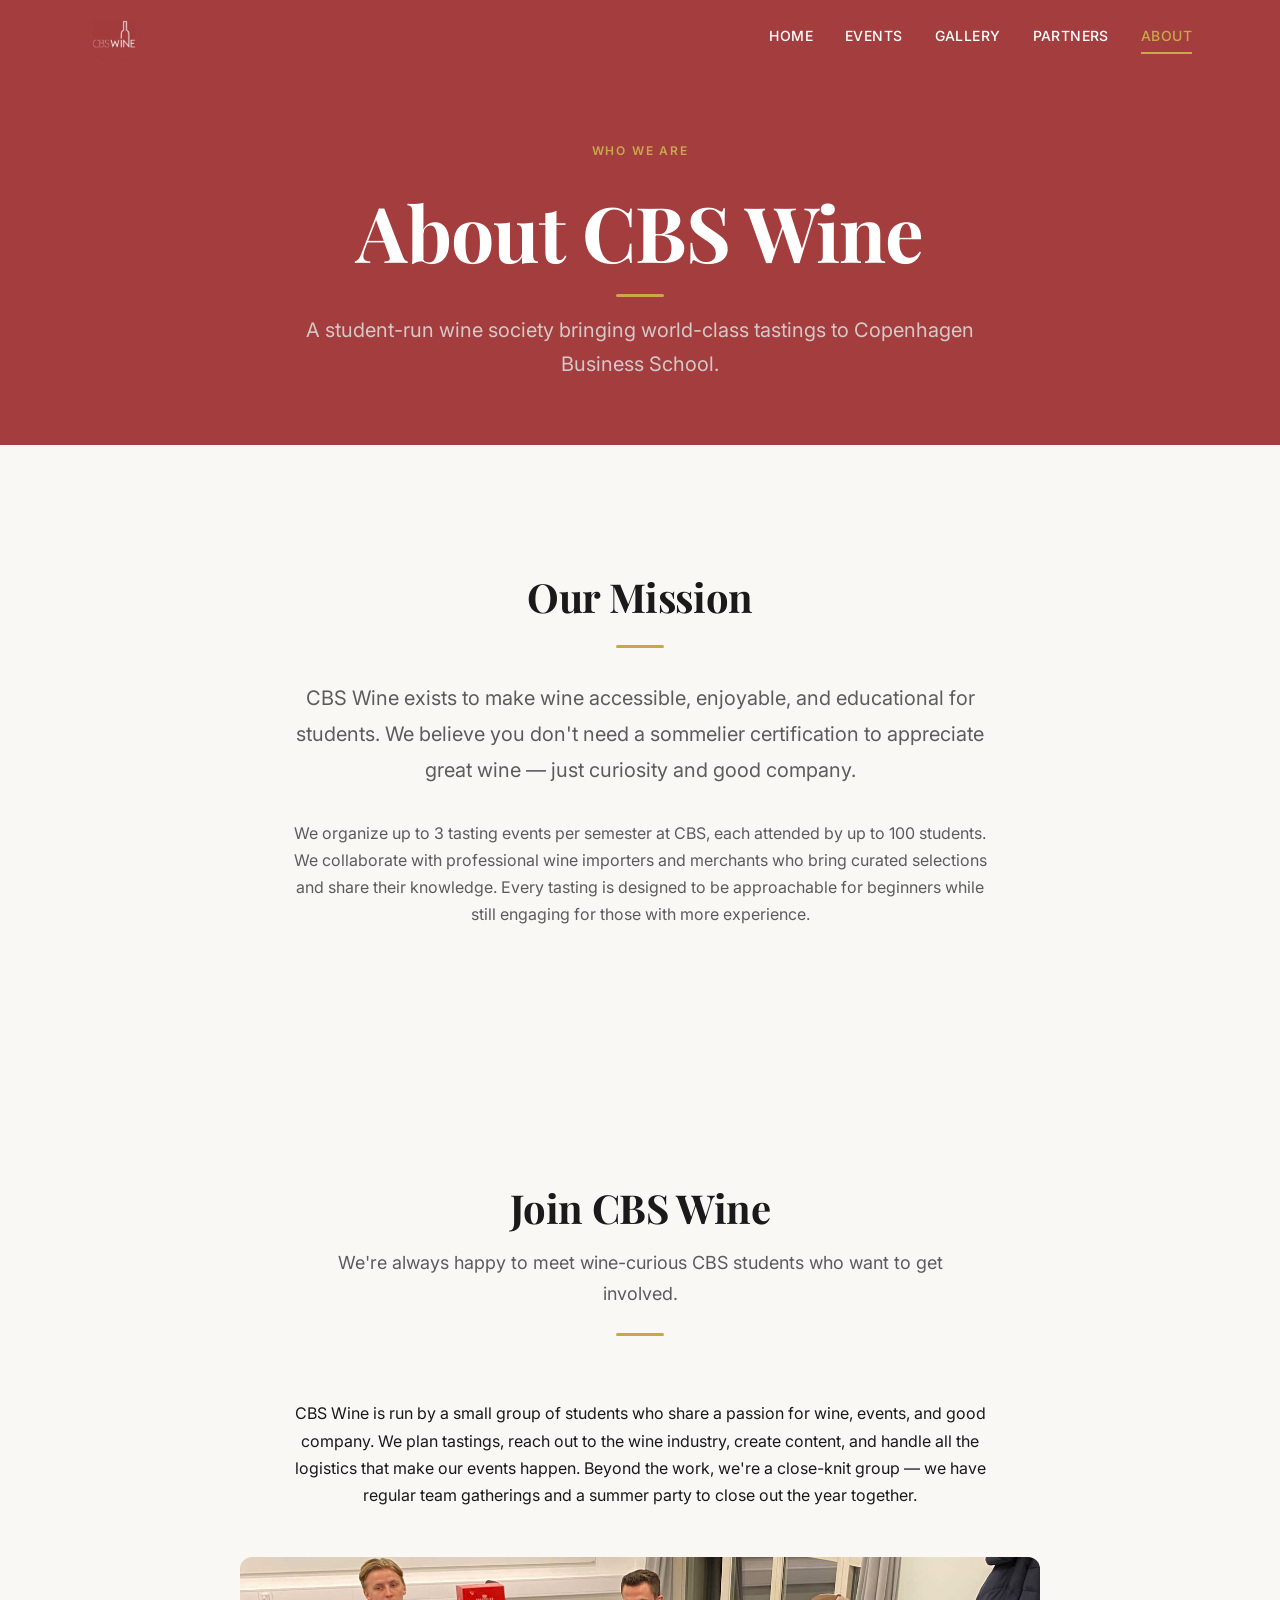
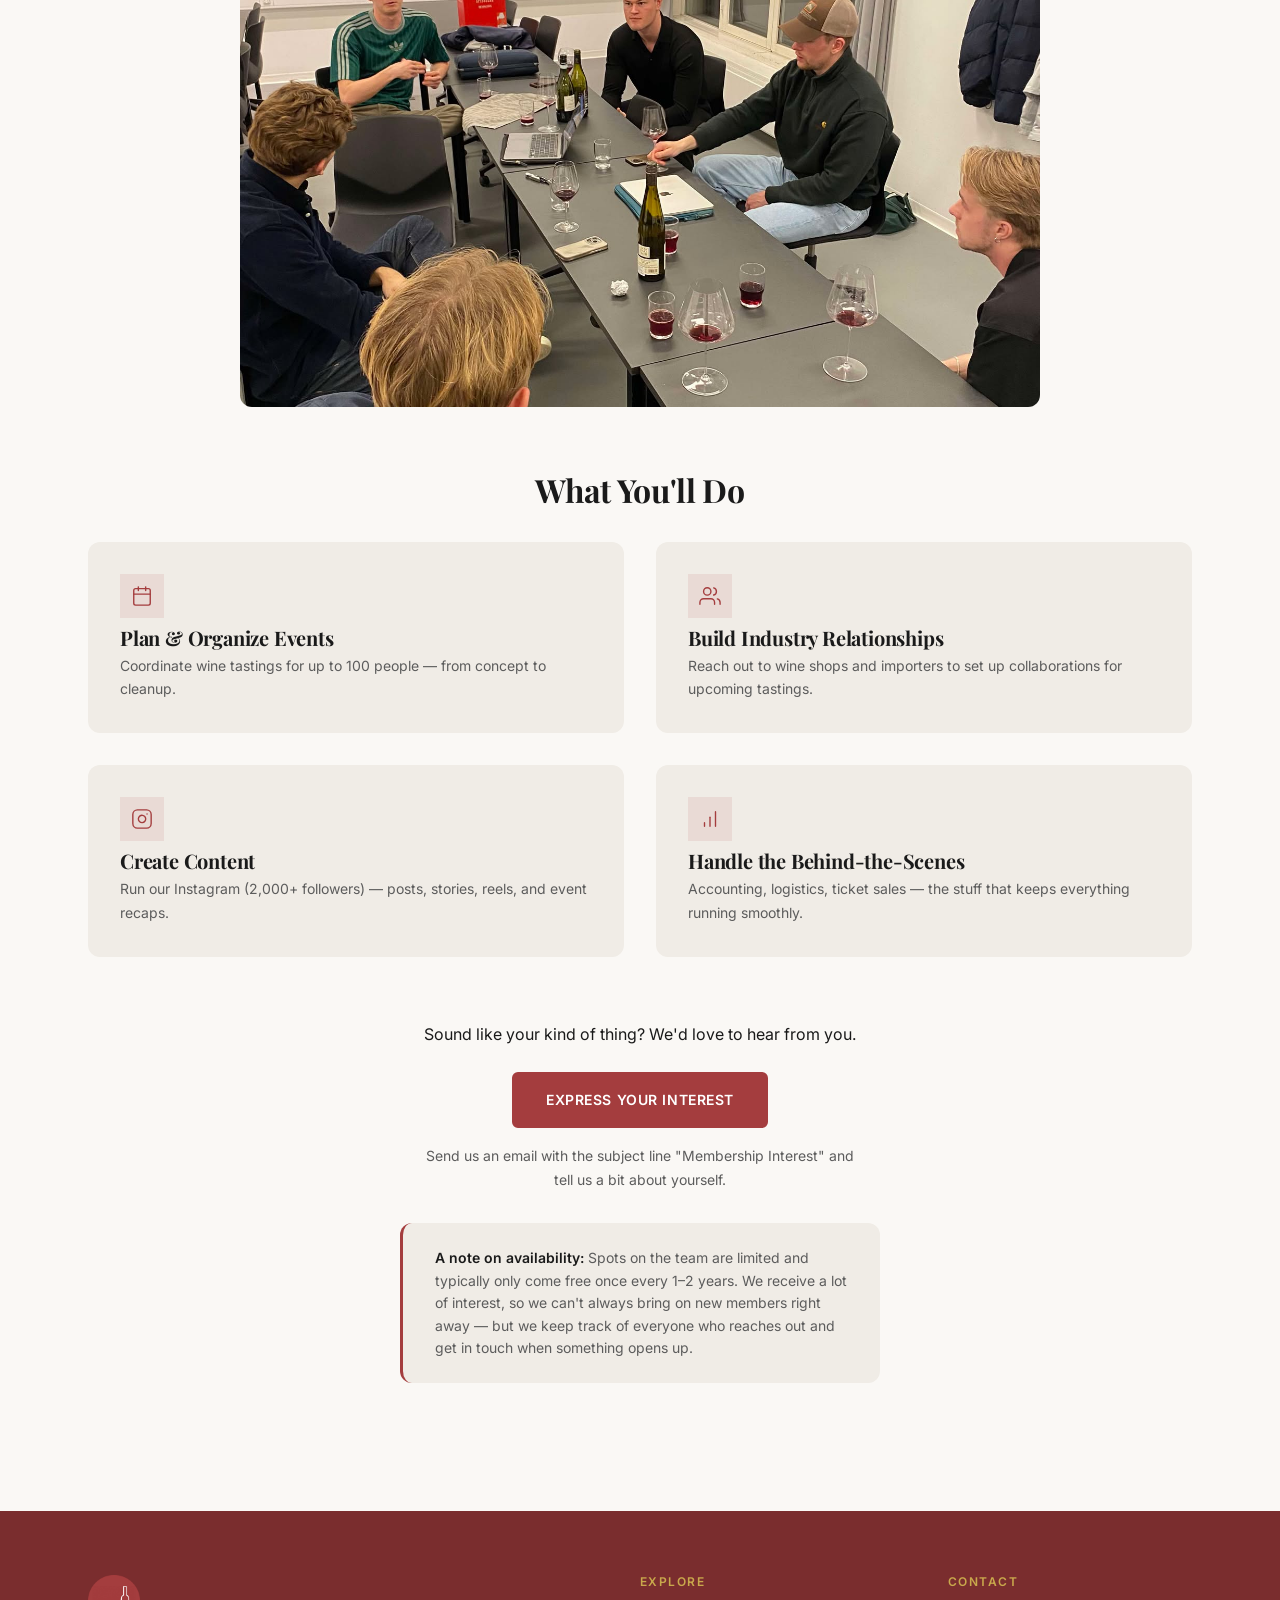
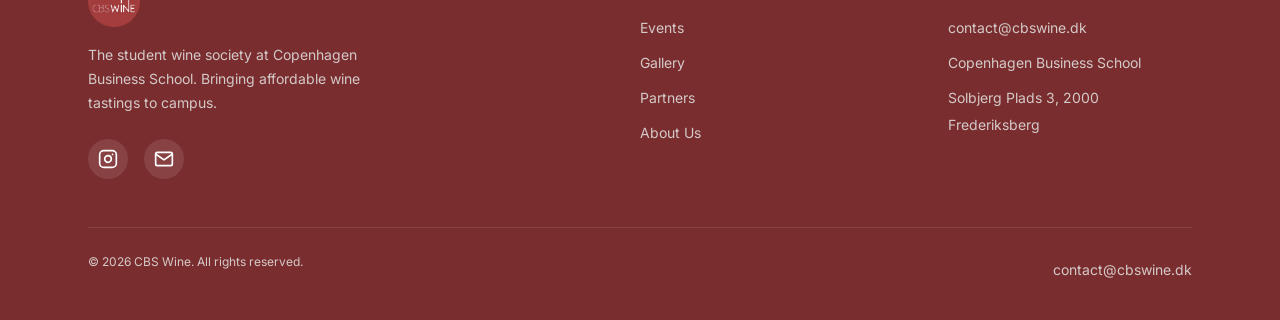
==== commit 2a816d00: "forskelligt" ====
--- a/about.html
+++ b/about.html
@@ -9,7 +9,7 @@
   <meta property="og:type" content="website">
   <meta property="og:url" content="https://cbswine.dk/about">
   <meta property="og:image" content="https://cbswine.dk/images/og-image.jpg">
-  <link rel="icon" type="image/svg+xml" href="/images/favicon.svg">
+  <link rel="icon" type="image/png" href="/images/logo.png">
   <link rel="preconnect" href="https://fonts.googleapis.com">
   <link rel="preconnect" href="https://fonts.gstatic.com" crossorigin>
   <link href="https://fonts.googleapis.com/css2?family=Inter:wght@400;500;600;700&family=Playfair+Display:ital,wght@0,400;0,700;1,400&display=swap" rel="stylesheet">
@@ -155,7 +155,7 @@
           <a href="/" class="footer__logo">
             <img src="/images/logo.png" alt="CBS Wine" class="footer__logo-img">
           </a>
-          <p class="footer__description">The student wine society at Copenhagen Business School. Bringing affordable, expert-led wine tastings to campus.</p>
+          <p class="footer__description">The student wine society at Copenhagen Business School. Bringing affordable wine tastings to campus.</p>
           <div class="footer__social">
             <a href="https://instagram.com/cbswinesociety" class="footer__social-link" target="_blank" rel="noopener" aria-label="Follow us on Instagram">
               <svg viewBox="0 0 24 24" fill="none" stroke="currentColor" stroke-width="2" stroke-linecap="round" stroke-linejoin="round"><rect x="2" y="2" width="20" height="20" rx="5" ry="5"/><path d="M16 11.37A4 4 0 1 1 12.63 8 4 4 0 0 1 16 11.37z"/><line x1="17.5" y1="6.5" x2="17.51" y2="6.5"/></svg>
